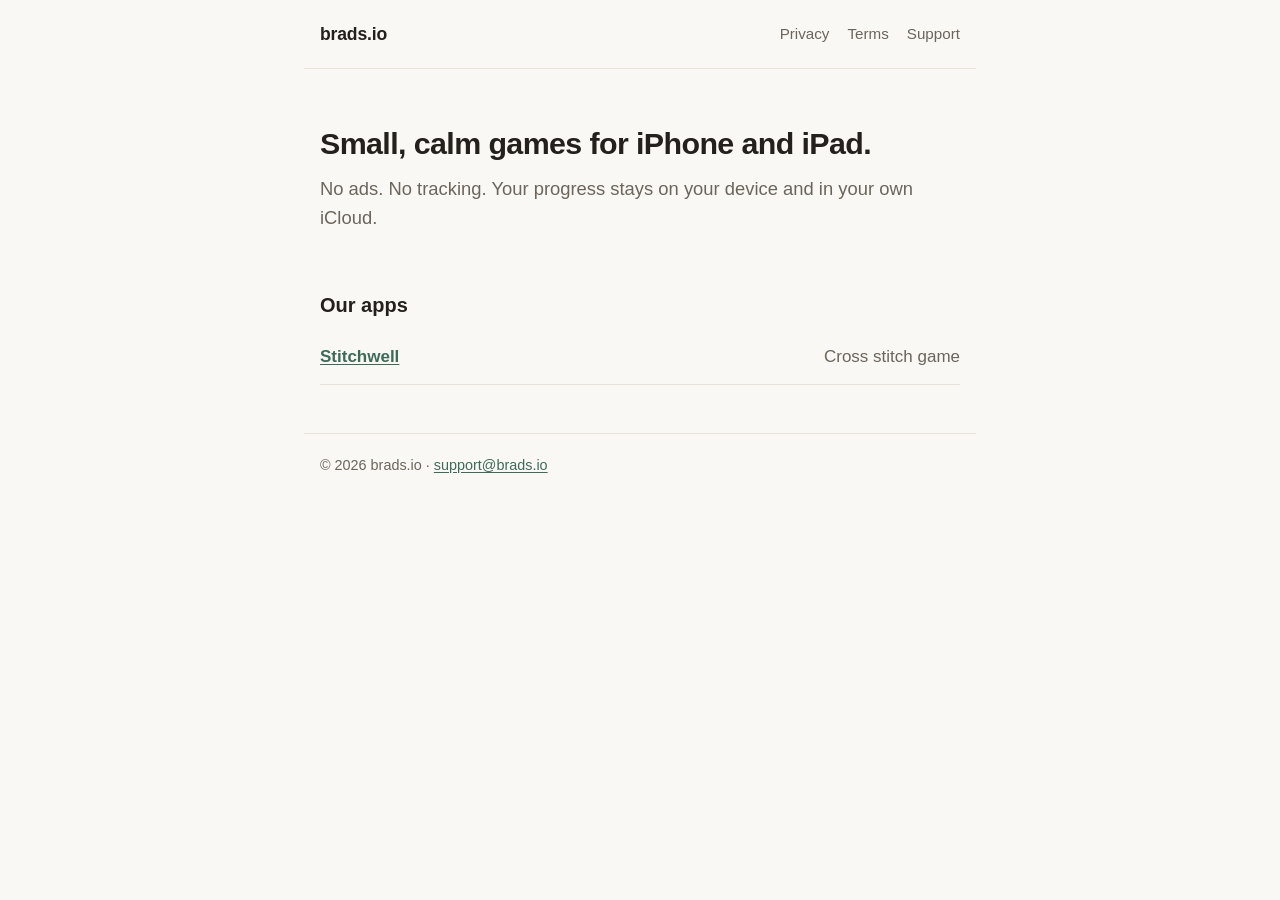
==== docs/index.html @ 9a8c1a05 "brads.io site: privacy, terms, support Co-Authored-By: Claude Opus 5.5 <noreply@anthropic.com>" ====
<!doctype html>
<html lang="en">
<head>
<meta charset="utf-8">
<meta name="viewport" content="width=device-width, initial-scale=1">
<title>brads.io</title>
<meta name="description" content="brads.io: small, calm games for iPhone and iPad.">
<link rel="stylesheet" href="style.css">
</head>
<body>
<header class="site">
  <a class="brand" href="">brads.io</a>
  <nav><a href="privacy/">Privacy</a><a href="terms/">Terms</a><a href="support/">Support</a></nav>
</header>
<main>

<section class="hero">
  <h1>Small, calm games for iPhone and iPad.</h1>
  <p class="lead">No ads. No tracking. Your progress stays on your device and in your own iCloud.</p>
</section>
<section>
  <h2>Our apps</h2>
  <ul class="apps"><li><a href="privacy/stitchwell/"><strong>Stitchwell</strong></a><span>Cross stitch game</span></li></ul>
</section>

</main>
<footer class="site">
  <p>&copy; 2026 brads.io &middot; <a href="mailto:support@brads.io">support@brads.io</a></p>
</footer>
</body>
</html>
---- docs/style.css ----
:root {
  --bg: #faf8f4;
  --surface: #ffffff;
  --text: #24211c;
  --muted: #6b655c;
  --line: #e7e2d9;
  --accent: #3d6b5a;
  --callout: #eef4f0;
  --max: 42rem;
}
@media (prefers-color-scheme: dark) {
  :root {
    --bg: #171614;
    --surface: #201e1b;
    --text: #ece8e1;
    --muted: #a39c91;
    --line: #34312c;
    --accent: #8cc2ad;
    --callout: #1f2a25;
  }
}
* { box-sizing: border-box; }
html { -webkit-text-size-adjust: 100%; }
body {
  margin: 0;
  background: var(--bg);
  color: var(--text);
  font: 17px/1.6 -apple-system, BlinkMacSystemFont, "SF Pro Text", "Segoe UI", Roboto, sans-serif;
}
a { color: var(--accent); text-underline-offset: 2px; }
header.site, main, footer.site { max-width: var(--max); margin: 0 auto; padding: 0 16px; }
header.site {
  display: flex; align-items: center; justify-content: space-between; flex-wrap: wrap; gap: 8px;
  padding-top: 20px; padding-bottom: 20px; border-bottom: 1px solid var(--line);
}
.brand { font-weight: 700; font-size: 1.1rem; color: var(--text); text-decoration: none; letter-spacing: -0.01em; }
nav { display: flex; gap: 18px; }
nav a { color: var(--muted); text-decoration: none; font-size: 0.95rem; }
nav a:hover { color: var(--text); }
main { padding-top: 32px; padding-bottom: 48px; }
h1 { font-size: 1.9rem; line-height: 1.2; letter-spacing: -0.02em; margin: 0 0 12px; }
h2 { font-size: 1.25rem; margin: 36px 0 8px; }
h3 { font-size: 1.02rem; margin: 22px 0 4px; }
p { margin: 0 0 12px; }
.lead { font-size: 1.15rem; color: var(--muted); }
.hero { padding: 24px 0 8px; }
.meta { color: var(--muted); font-size: 0.9rem; }
.callout { background: var(--callout); border-radius: 12px; padding: 16px 18px; margin: 20px 0; }
.callout p { margin: 0; }
ul.apps { list-style: none; padding: 0; margin: 0; }
ul.apps li {
  display: flex; flex-wrap: wrap; justify-content: space-between; gap: 4px 16px;
  padding: 14px 0; border-bottom: 1px solid var(--line);
}
ul.apps span { color: var(--muted); }
footer.site { border-top: 1px solid var(--line); padding-top: 20px; padding-bottom: 40px; color: var(--muted); font-size: 0.9rem; }
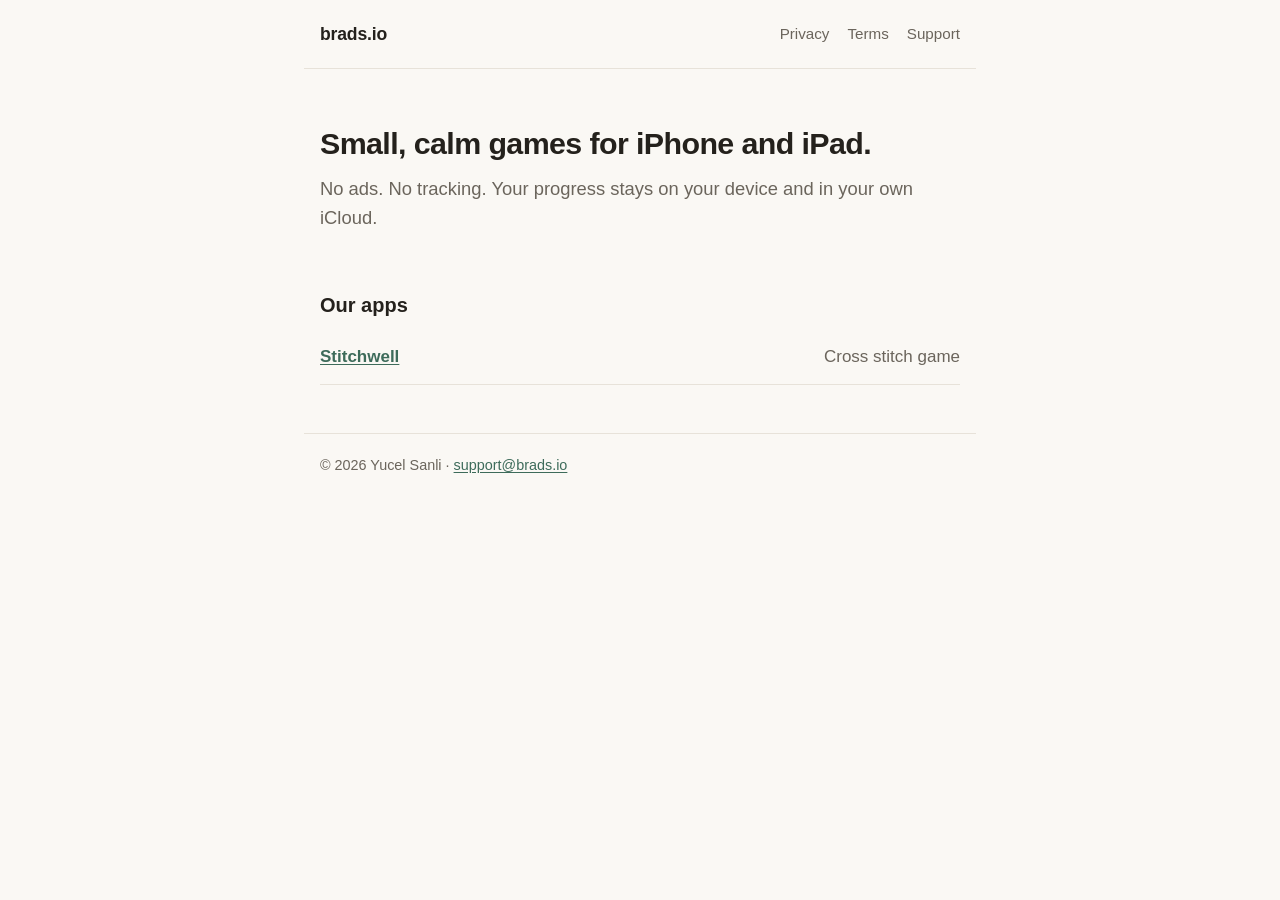
==== commit 93e2de3b: "Set publisher to Yucel Sanli Co-Authored-By: Claude Opus 5.5 <noreply@anthropic.com>" ====
--- a/docs/index.html
+++ b/docs/index.html
@@ -25,7 +25,7 @@
 
 </main>
 <footer class="site">
-  <p>&copy; 2026 brads.io &middot; <a href="mailto:support@brads.io">support@brads.io</a></p>
+  <p>&copy; 2026 Yucel Sanli &middot; <a href="mailto:support@brads.io">support@brads.io</a></p>
 </footer>
 </body>
 </html>
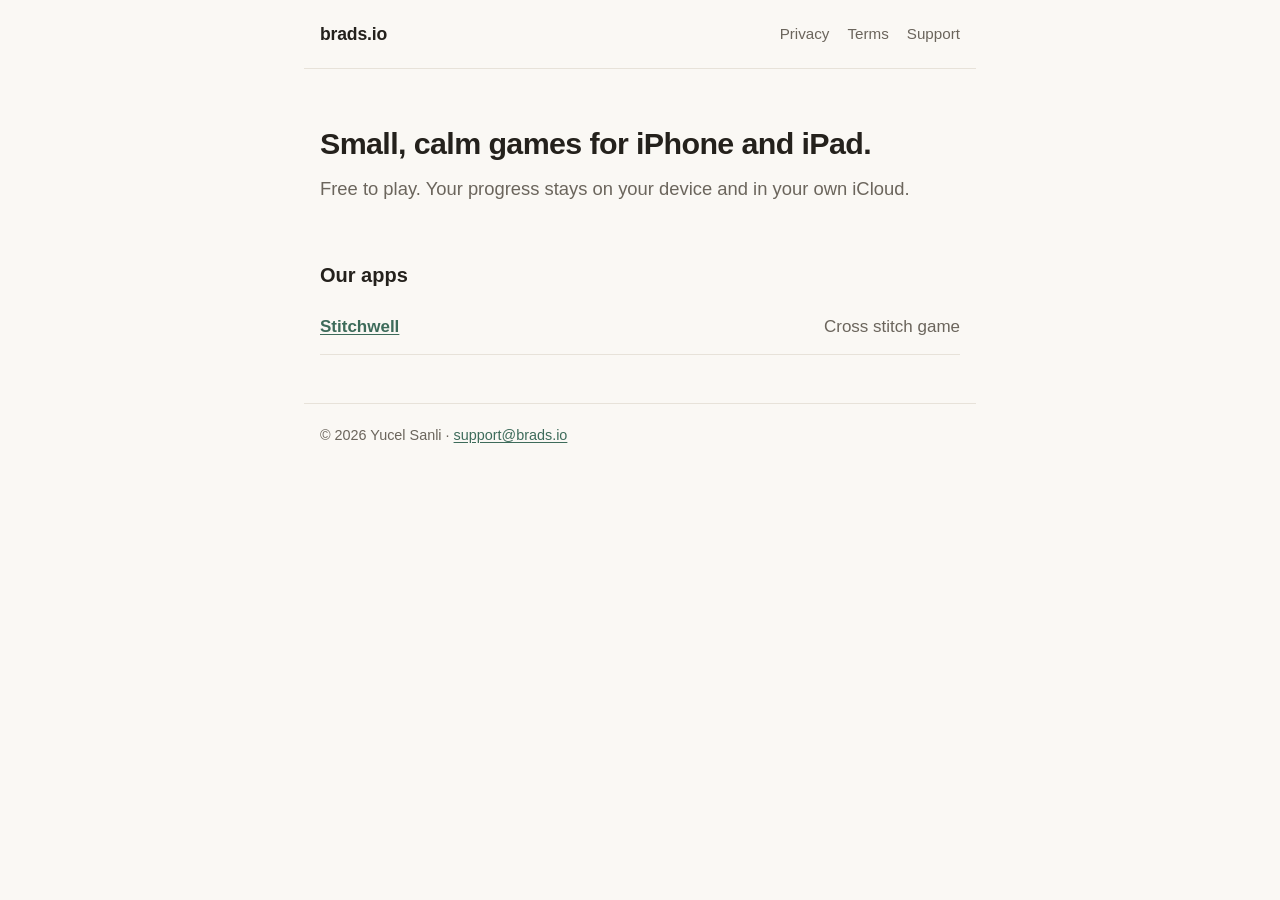
==== commit 12e2cbdd: "Monthly subscription only, ads via AppLovin MAX, io.brads prefix Owner updates U4, U6, U8: no Lifeti" ====
--- a/docs/index.html
+++ b/docs/index.html
@@ -16,7 +16,7 @@
 
 <section class="hero">
   <h1>Small, calm games for iPhone and iPad.</h1>
-  <p class="lead">No ads. No tracking. Your progress stays on your device and in your own iCloud.</p>
+  <p class="lead">Free to play. Your progress stays on your device and in your own iCloud.</p>
 </section>
 <section>
   <h2>Our apps</h2>
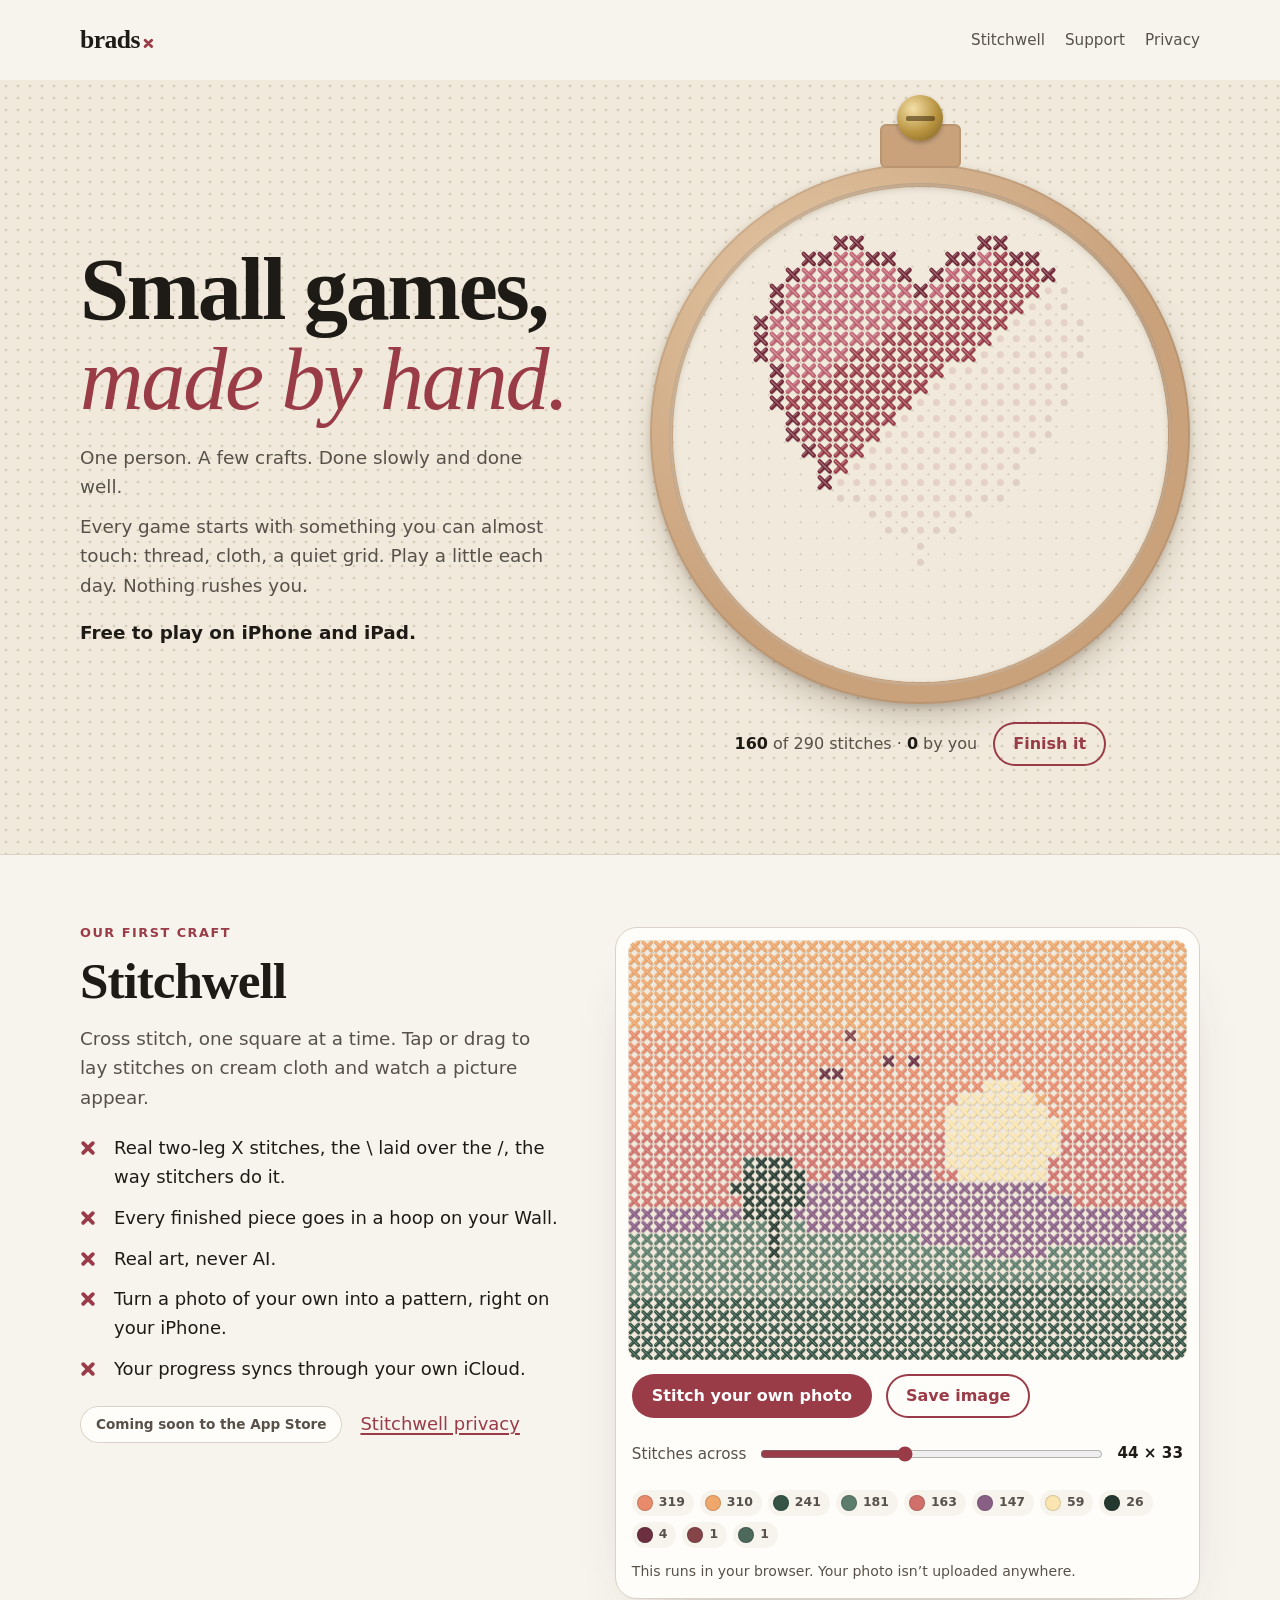
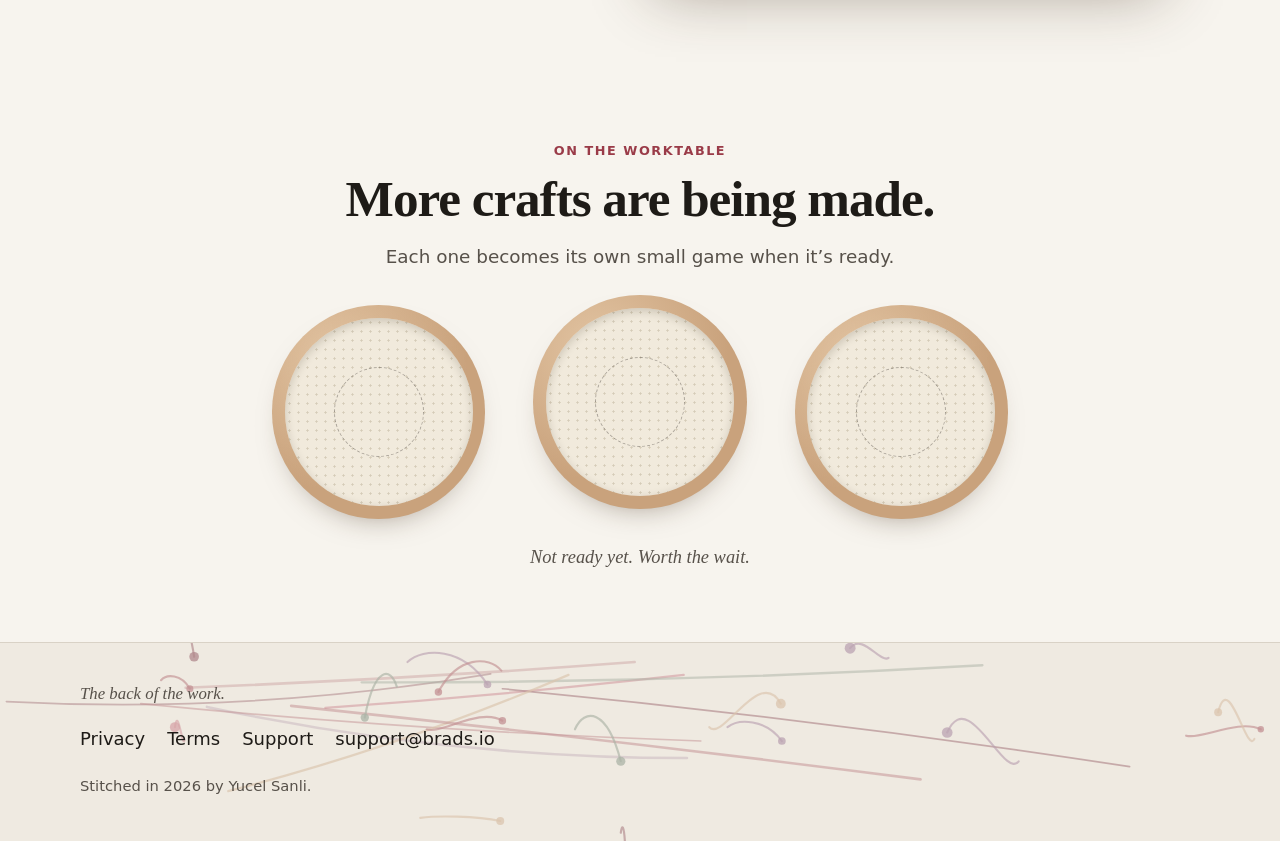
==== commit de3fc27d: "Redesign brads.io: a living embroidery hoop, photo-to-stitch studio, back-of-the-work footer Home pa" ====
--- a/docs/index.html
+++ b/docs/index.html
@@ -2,30 +2,96 @@
 <html lang="en">
 <head>
 <meta charset="utf-8">
-<meta name="viewport" content="width=device-width, initial-scale=1">
-<title>brads.io</title>
-<meta name="description" content="brads.io: small, calm games for iPhone and iPad.">
+<meta name="viewport" content="width=device-width, initial-scale=1, viewport-fit=cover">
+<title>brads.io · small games, made by hand</title>
+<meta name="description" content="Small, calm games for iPhone and iPad, made by hand by one person.">
+<meta property="og:title" content="brads.io · small games, made by hand">
+<meta property="og:description" content="Small, calm games for iPhone and iPad, made by hand by one person.">
+<meta property="og:type" content="website">
+<meta name="theme-color" content="#f1eadc" media="(prefers-color-scheme: light)">
+<meta name="theme-color" content="#2b2a28" media="(prefers-color-scheme: dark)">
+<link rel="icon" href="data:image/svg+xml,%3Csvg xmlns='http://www.w3.org/2000/svg' viewBox='0 0 32 32'%3E%3Crect width='32' height='32' rx='8' fill='%23f1eadc'/%3E%3Cpath d='M9 23 23 9M9 9l14 14' stroke='%239a3b48' stroke-width='5' stroke-linecap='round'/%3E%3C/svg%3E">
 <link rel="stylesheet" href="style.css">
+<script>document.documentElement.classList.add("js")</script>
 </head>
-<body>
-<header class="site">
-  <a class="brand" href="">brads.io</a>
-  <nav><a href="privacy/">Privacy</a><a href="terms/">Terms</a><a href="support/">Support</a></nav>
+<body class="home-page">
+<header class="site-head">
+  <a class="wordmark" href="./" aria-label="brads.io home">brads<svg viewBox="0 0 10 10" aria-hidden="true"><path d="M2 8 8 2M2 2l6 6" stroke="currentColor" stroke-width="2.6" stroke-linecap="round" fill="none"/></svg></a>
+  <nav aria-label="Main"><a href="#stitchwell">Stitchwell</a><a href="support/">Support</a><a href="privacy/">Privacy</a></nav>
 </header>
 <main>
 
-<section class="hero">
-  <h1>Small, calm games for iPhone and iPad.</h1>
-  <p class="lead">Free to play. Your progress stays on your device and in your own iCloud.</p>
+<section class="hero" aria-labelledby="hero-title">
+  <div class="hero-inner">
+    <div class="hero-copy">
+      <h1 id="hero-title">Small games, <em>made by hand.</em></h1>
+      <p>One person. A few crafts. Done slowly and done well.</p>
+      <p>Every game starts with something you can almost touch: thread, cloth, a quiet grid. Play a little each day. Nothing rushes you.</p>
+      <p class="free">Free to play on iPhone and iPad.</p>
+    </div>
+    <div class="hoop-wrap" data-hoop>
+      <div class="screw-tab" aria-hidden="true"></div><div class="screw" aria-hidden="true"></div>
+      <div class="hoop"><div class="cloth">
+        <canvas role="img" aria-label="A cross-stitched heart in an embroidery hoop. Move across it to add stitches."></canvas>
+        <div class="sheen" aria-hidden="true"></div>
+      </div></div>
+      <p class="hint" aria-hidden="true"></p>
+      <div class="hoop-bar no-js-hide">
+        <p class="hoop-status"><b data-count>0</b> of <span data-total>0</span> stitches &middot; <b data-mine>0</b> by you</p>
+        <p class="done-line" role="status">Finished.</p>
+        <button class="btn quiet" id="finish" type="button">Finish it</button>
+        <button class="btn quiet" id="again" type="button">Stitch again</button>
+      </div>
+    </div>
+  </div>
 </section>
-<section>
-  <h2>Our apps</h2>
-  <ul class="apps"><li><a href="privacy/stitchwell/"><strong>Stitchwell</strong></a><span>Cross stitch game</span></li></ul>
+
+<section class="section" id="stitchwell" aria-labelledby="sw-title">
+  <div class="app">
+    <div>
+      <p class="eyebrow">Our first craft</p>
+      <h2 id="sw-title">Stitchwell</h2>
+      <p class="lede">Cross stitch, one square at a time. Tap or drag to lay stitches on cream cloth and watch a picture appear.</p>
+      <ul class="facts"><li><svg viewBox="0 0 10 10" aria-hidden="true"><path d="M2 8 8 2M2 2l6 6" stroke="currentColor" stroke-width="2.4" stroke-linecap="round" fill="none"/></svg><span>Real two-leg X stitches, the \ laid over the /, the way stitchers do it.</span></li><li><svg viewBox="0 0 10 10" aria-hidden="true"><path d="M2 8 8 2M2 2l6 6" stroke="currentColor" stroke-width="2.4" stroke-linecap="round" fill="none"/></svg><span>Every finished piece goes in a hoop on your Wall.</span></li><li><svg viewBox="0 0 10 10" aria-hidden="true"><path d="M2 8 8 2M2 2l6 6" stroke="currentColor" stroke-width="2.4" stroke-linecap="round" fill="none"/></svg><span>Real art, never AI.</span></li><li><svg viewBox="0 0 10 10" aria-hidden="true"><path d="M2 8 8 2M2 2l6 6" stroke="currentColor" stroke-width="2.4" stroke-linecap="round" fill="none"/></svg><span>Turn a photo of your own into a pattern, right on your iPhone.</span></li><li><svg viewBox="0 0 10 10" aria-hidden="true"><path d="M2 8 8 2M2 2l6 6" stroke="currentColor" stroke-width="2.4" stroke-linecap="round" fill="none"/></svg><span>Your progress syncs through your own iCloud.</span></li></ul>
+      <div class="app-links"><span class="status-pill">Coming soon to the App Store</span><a href="privacy/stitchwell/">Stitchwell privacy</a></div>
+    </div>
+    <div class="studio needs-js" data-studio>
+      <div class="studio-frame">
+        <canvas role="img" aria-label="The picture, stitched as a cross-stitch pattern"></canvas>
+        <div class="drop" aria-hidden="true">Drop a photo to stitch it</div>
+      </div>
+      <div class="studio-controls">
+        <div class="studio-row">
+          <label class="btn file-btn">Stitch your own photo<input type="file" accept="image/*"></label>
+          <button class="btn quiet" type="button" data-save>Save image</button>
+        </div>
+        <label class="range">Stitches across <input type="range" min="24" max="72" step="4" value="44"><output>44 × 33</output></label>
+        <ul class="swatches" aria-label="Floss colours in this pattern"></ul>
+        <p class="fine">This runs in your browser. Your photo isn’t uploaded anywhere.</p>
+      </div>
+    </div>
+  </div>
+</section>
+
+<div class="seam-wrap"><div class="seam sew" role="presentation"></div></div>
+
+<section class="section center" aria-labelledby="wt-title">
+  <p class="eyebrow">On the worktable</p>
+  <h2 id="wt-title">More crafts are being made.</h2>
+  <p class="lede">Each one becomes its own small game when it’s ready.</p>
+  <div class="table" aria-hidden="true"><div class="mini-hoop"><span></span></div><div class="mini-hoop"><span></span></div><div class="mini-hoop"><span></span></div></div>
+  <p class="table-note">Not ready yet. Worth the wait.</p>
 </section>
 
 </main>
-<footer class="site">
-  <p>&copy; 2026 Yucel Sanli &middot; <a href="mailto:support@brads.io">support@brads.io</a></p>
+<footer class="back">
+  <svg class="back-art" viewBox="0 0 1200 220" preserveAspectRatio="xMidYMid slice" aria-hidden="true" focusable="false"><path d="M305 78Q473 66 641 47" stroke="#c06272" stroke-width="2.1" fill="none" stroke-linecap="round" opacity="0.67"/><path d="M174 59Q384 51 595 35" stroke="#9a3b48" stroke-width="2.4" fill="none" stroke-linecap="round" opacity="0.39"/><path d="M471 60Q765 88 1059 133" stroke="#74293a" stroke-width="1.6" fill="none" stroke-linecap="round" opacity="0.65"/><path d="M6 72Q233 84 460 46" stroke="#74293a" stroke-width="1.6" fill="none" stroke-linecap="round" opacity="0.55"/><path d="M339 54Q630 55 921 38" stroke="#6a7f6e" stroke-width="2.2" fill="none" stroke-linecap="round" opacity="0.50"/><path d="M194 77Q419 125 644 125" stroke="#8a5f86" stroke-width="2.4" fill="none" stroke-linecap="round" opacity="0.38"/><path d="M132 74Q395 100 657 109" stroke="#9a3b48" stroke-width="1.6" fill="none" stroke-linecap="round" opacity="0.50"/><path d="M214 156Q374 115 533 47" stroke="#c9a27c" stroke-width="2.1" fill="none" stroke-linecap="round" opacity="0.66"/><path d="M273 76Q568 107 863 145" stroke="#9a3b48" stroke-width="2.5" fill="none" stroke-linecap="round" opacity="0.52"/><path d="M797 22c11 -15 29 15 36 9" stroke="#8a5f86" stroke-width="2" fill="none" stroke-linecap="round" opacity="0.65"/><circle cx="797" cy="22" r="5.1" fill="#8a5f86" opacity="0.75"/><path d="M342 87c9 -48 24 -48 30 -29" stroke="#6a7f6e" stroke-width="2" fill="none" stroke-linecap="round" opacity="0.65"/><circle cx="342" cy="87" r="3.9" fill="#6a7f6e" opacity="0.75"/><path d="M733 109c-15 -21 -41 -21 -51 -13" stroke="#8a5f86" stroke-width="2" fill="none" stroke-linecap="round" opacity="0.65"/><circle cx="733" cy="109" r="3.6" fill="#8a5f86" opacity="0.75"/><path d="M469 184c-23 -5 -60 -5 -75 -3" stroke="#c9a27c" stroke-width="2" fill="none" stroke-linecap="round" opacity="0.65"/><circle cx="469" cy="184" r="3.7" fill="#c9a27c" opacity="0.75"/><path d="M164 96c3 -21 7 21 9 12" stroke="#c06272" stroke-width="2" fill="none" stroke-linecap="round" opacity="0.65"/><circle cx="164" cy="96" r="4.7" fill="#c06272" opacity="0.75"/><path d="M457 56c-23 -35 -60 -35 -75 -21" stroke="#8a5f86" stroke-width="2" fill="none" stroke-linecap="round" opacity="0.65"/><circle cx="457" cy="56" r="3.6" fill="#8a5f86" opacity="0.75"/><path d="M582 128c-13 -50 -34 -50 -43 -30" stroke="#6a7f6e" stroke-width="2" fill="none" stroke-linecap="round" opacity="0.65"/><circle cx="582" cy="128" r="4.3" fill="#6a7f6e" opacity="0.75"/><path d="M732 74c-20 -36 -54 36 -67 22" stroke="#c9a27c" stroke-width="2" fill="none" stroke-linecap="round" opacity="0.65"/><circle cx="732" cy="74" r="4.6" fill="#c9a27c" opacity="0.75"/><path d="M888 101c20 -45 53 45 67 27" stroke="#8a5f86" stroke-width="2" fill="none" stroke-linecap="round" opacity="0.65"/><circle cx="888" cy="101" r="5.0" fill="#8a5f86" opacity="0.75"/><path d="M471 90c-21 -13 -57 13 -71 8" stroke="#9a3b48" stroke-width="2" fill="none" stroke-linecap="round" opacity="0.65"/><circle cx="471" cy="90" r="3.5" fill="#9a3b48" opacity="0.75"/><path d="M1182 98c-21 -10 -56 10 -70 6" stroke="#9a3b48" stroke-width="2" fill="none" stroke-linecap="round" opacity="0.65"/><circle cx="1182" cy="98" r="3.0" fill="#9a3b48" opacity="0.75"/><path d="M182 30c-7 -47 -20 -47 -25 -28" stroke="#74293a" stroke-width="2" fill="none" stroke-linecap="round" opacity="0.65"/><circle cx="182" cy="30" r="4.5" fill="#74293a" opacity="0.75"/><path d="M178 60c-8 -14 -22 -14 -27 -8" stroke="#9a3b48" stroke-width="2" fill="none" stroke-linecap="round" opacity="0.65"/><circle cx="178" cy="60" r="3.3" fill="#9a3b48" opacity="0.75"/><path d="M586 206c-1 -19 -3 -19 -4 -11" stroke="#74293a" stroke-width="2" fill="none" stroke-linecap="round" opacity="0.65"/><circle cx="586" cy="206" r="3.3" fill="#74293a" opacity="0.75"/><path d="M411 63c18 -34 47 -34 59 -20" stroke="#9a3b48" stroke-width="2" fill="none" stroke-linecap="round" opacity="0.65"/><circle cx="411" cy="63" r="3.5" fill="#9a3b48" opacity="0.75"/><path d="M1142 82c10 -41 27 41 34 25" stroke="#c9a27c" stroke-width="2" fill="none" stroke-linecap="round" opacity="0.65"/><circle cx="1142" cy="82" r="3.7" fill="#c9a27c" opacity="0.75"/></svg>
+  <div class="back-inner">
+    <p class="back-label">The back of the work.</p>
+    <nav aria-label="Footer"><a href="privacy/">Privacy</a><a href="terms/">Terms</a><a href="support/">Support</a><a href="mailto:support@brads.io">support@brads.io</a></nav>
+    <p class="sign">Stitched in 2026 by Yucel Sanli.</p>
+  </div>
 </footer>
+<script src="home.js" defer></script>
 </body>
 </html>
--- a/docs/style.css
+++ b/docs/style.css
@@ -1,56 +1,304 @@
+/* brads.io — "made by hand". Paper & ink everywhere; the hoop on the home page is the only thing that shines. */
 :root {
-  --bg: #faf8f4;
-  --surface: #ffffff;
-  --text: #24211c;
-  --muted: #6b655c;
-  --line: #e7e2d9;
-  --accent: #3d6b5a;
-  --callout: #eef4f0;
-  --max: 42rem;
+  --page: #f7f4ee;
+  --surface: #fffdf9;
+  --linen: #f1eadc;
+  --holes: #d5cbb8;
+  --ink: #1e1b17;
+  --ink-2: #57514a;
+  --thread: #9a3b48;
+  --on-thread: #ffffff;
+  --wood: #c9a27c;
+  --wood-hi: #e2c4a2;
+  --brass: #b8933f;
+  --rule: #d9d2c6;
+  --back: #efeae1;
+  --serif: ui-serif, "New York", "Iowan Old Style", "Palatino Linotype", Palatino, Georgia, serif;
+  --sans: -apple-system, BlinkMacSystemFont, system-ui, "Segoe UI", Roboto, sans-serif;
+  --round: ui-rounded, "SF Pro Rounded", system-ui, sans-serif;
+  --calm-out: cubic-bezier(0.2, 0, 0, 1);
+  --calm-inout: cubic-bezier(0.4, 0, 0.2, 1);
+  --doc: 40rem;
+  --wide: 72rem;
+  color-scheme: light dark;
 }
 @media (prefers-color-scheme: dark) {
   :root {
-    --bg: #171614;
-    --surface: #201e1b;
-    --text: #ece8e1;
-    --muted: #a39c91;
-    --line: #34312c;
-    --accent: #8cc2ad;
-    --callout: #1f2a25;
+    --page: #151311;
+    --surface: #201d1a;
+    --linen: #2b2a28;
+    --holes: #3a3835;
+    --ink: #f3efe8;
+    --ink-2: #bdb5aa;
+    --thread: #efa2ac;
+    --on-thread: #151311;
+    --wood: #a6845f;
+    --wood-hi: #c4a07a;
+    --brass: #a8873c;
+    --rule: #3b3632;
+    --back: #0f0d0c;
   }
 }
+
 * { box-sizing: border-box; }
 html { -webkit-text-size-adjust: 100%; }
 body {
   margin: 0;
-  background: var(--bg);
-  color: var(--text);
-  font: 17px/1.6 -apple-system, BlinkMacSystemFont, "SF Pro Text", "Segoe UI", Roboto, sans-serif;
-}
-a { color: var(--accent); text-underline-offset: 2px; }
-header.site, main, footer.site { max-width: var(--max); margin: 0 auto; padding: 0 16px; }
-header.site {
-  display: flex; align-items: center; justify-content: space-between; flex-wrap: wrap; gap: 8px;
-  padding-top: 20px; padding-bottom: 20px; border-bottom: 1px solid var(--line);
-}
-.brand { font-weight: 700; font-size: 1.1rem; color: var(--text); text-decoration: none; letter-spacing: -0.01em; }
-nav { display: flex; gap: 18px; }
-nav a { color: var(--muted); text-decoration: none; font-size: 0.95rem; }
-nav a:hover { color: var(--text); }
-main { padding-top: 32px; padding-bottom: 48px; }
-h1 { font-size: 1.9rem; line-height: 1.2; letter-spacing: -0.02em; margin: 0 0 12px; }
-h2 { font-size: 1.25rem; margin: 36px 0 8px; }
-h3 { font-size: 1.02rem; margin: 22px 0 4px; }
-p { margin: 0 0 12px; }
-.lead { font-size: 1.15rem; color: var(--muted); }
-.hero { padding: 24px 0 8px; }
-.meta { color: var(--muted); font-size: 0.9rem; }
-.callout { background: var(--callout); border-radius: 12px; padding: 16px 18px; margin: 20px 0; }
+  background: var(--page);
+  color: var(--ink);
+  font: 18px/1.6 var(--sans);
+  -webkit-font-smoothing: antialiased;
+}
+a { color: var(--thread); text-decoration-thickness: 2px; text-underline-offset: 3px; }
+a:hover { text-decoration-thickness: 3px; }
+:focus-visible { outline: 3px solid var(--thread); outline-offset: 3px; border-radius: 4px; }
+
+/* ---------- header ---------- */
+.site-head {
+  max-width: var(--wide); margin: 0 auto; padding: 18px 16px;
+  display: flex; align-items: center; justify-content: space-between; gap: 12px; flex-wrap: wrap;
+}
+.wordmark {
+  font: 600 1.6rem/1 var(--serif); letter-spacing: -0.02em; color: var(--ink); text-decoration: none;
+  display: inline-flex; align-items: baseline; gap: 3px;
+}
+.wordmark svg { width: 0.42em; height: 0.42em; color: var(--thread); }
+.site-head nav { display: flex; gap: 4px 20px; flex-wrap: wrap; }
+.site-head nav a { color: var(--ink-2); text-decoration: none; font-size: 0.95rem; padding: 10px 0; }
+.site-head nav a:hover { color: var(--ink); }
+
+/* running stitch: a dashed thread line; on the home page JS sews it in as it scrolls into view */
+.seam {
+  height: 2px; border: 0; margin: 0;
+  background: linear-gradient(90deg, var(--thread) 0 10px, transparent 10px 16px) 0 0 / 16px 2px repeat-x;
+  opacity: 0.85;
+}
+.js .seam.sew { clip-path: inset(0 100% 0 0); transition: clip-path 1.4s var(--calm-inout); }
+.js .seam.sew.sewn { clip-path: inset(0 0 0 0); }
+
+/* ---------- documents (privacy, terms, support): plain, calm, no motion ---------- */
+body.doc-page { border-top: 6px solid var(--linen); }
+main.doc { max-width: var(--doc); margin: 0 auto; padding: 24px 16px 56px; }
+main.doc h1 { font: 600 2.4rem/1.1 var(--serif); letter-spacing: -0.02em; margin: 12px 0 10px; }
+main.doc h2 { font: 600 1.5rem/1.25 var(--serif); letter-spacing: -0.01em; margin: 40px 0 8px; }
+main.doc h3 { font-size: 1.05rem; margin: 24px 0 4px; }
+main.doc p, main.doc li { line-height: 1.65; }
+main.doc p { margin: 0 0 12px; }
+main.doc ul { padding-left: 1.2em; }
+.meta { color: var(--ink-2); font-size: 0.95rem; }
+.callout {
+  background: var(--surface); border: 1px solid var(--rule); border-left: 4px solid var(--thread);
+  border-radius: 10px; padding: 16px 18px; margin: 22px 0;
+}
 .callout p { margin: 0; }
-ul.apps { list-style: none; padding: 0; margin: 0; }
-ul.apps li {
-  display: flex; flex-wrap: wrap; justify-content: space-between; gap: 4px 16px;
-  padding: 14px 0; border-bottom: 1px solid var(--line);
-}
-ul.apps span { color: var(--muted); }
-footer.site { border-top: 1px solid var(--line); padding-top: 20px; padding-bottom: 40px; color: var(--muted); font-size: 0.9rem; }
+
+/* ---------- footer: the back of the work ---------- */
+.back {
+  position: relative; overflow: hidden; background: var(--back); color: var(--ink-2);
+  border-top: 1px solid var(--rule);
+}
+.back-art { position: absolute; inset: 0; width: 100%; height: 100%; pointer-events: none; opacity: 0.5; }
+.back-inner { position: relative; max-width: var(--wide); margin: 0 auto; padding: 40px 16px 44px; display: grid; gap: 14px; }
+.back-label { font: italic 400 1.05rem/1.3 var(--serif); margin: 0; }
+.back nav { display: flex; gap: 6px 22px; flex-wrap: wrap; }
+.back nav a { color: var(--ink); text-decoration: none; padding: 6px 0; font-weight: 500; }
+.back nav a:hover { color: var(--thread); }
+.back .sign { margin: 0; font-size: 0.92rem; }
+.back .sign a { color: inherit; }
+.doc-page .back-art { opacity: 0.28; }
+
+/* ---------- home: hero with the living hoop ---------- */
+.hero {
+  position: relative; overflow: hidden;
+  background-color: var(--linen);
+  background-image: radial-gradient(circle, var(--holes) 1.2px, transparent 1.7px);
+  background-size: 12px 12px;
+  border-bottom: 1px solid var(--rule);
+}
+.hero-inner {
+  max-width: var(--wide); margin: 0 auto; padding: 20px 16px 40px;
+  display: grid; gap: 28px; align-items: center;
+}
+@media (min-width: 900px) {
+  .hero-inner { grid-template-columns: 1fr 1.05fr; padding: 32px 16px 64px; min-height: min(86svh, 820px); }
+}
+.hero-copy h1 {
+  font: 600 clamp(2.75rem, 7vw, 5.5rem)/1.02 var(--serif); letter-spacing: -0.025em; margin: 0 0 18px;
+  text-wrap: balance;
+}
+.hero-copy h1 em { font-style: italic; font-weight: 400; color: var(--thread); }
+.hero-copy p { font-size: 1.15rem; color: var(--ink-2); margin: 0 0 10px; max-width: 30rem; }
+.hero-copy .free { color: var(--ink); font-weight: 600; margin-top: 18px; }
+
+.hoop-wrap { position: relative; justify-self: center; width: min(540px, 88vw); padding-top: 5%; }
+.hoop {
+  position: relative; width: 100%; aspect-ratio: 1; border-radius: 50%; padding: 4.2%;
+  background: radial-gradient(circle at 30% 25%, var(--wood-hi), transparent 60%), var(--wood);
+  box-shadow:
+    inset 0 0 0 2px rgba(0,0,0,0.08),
+    0 18px 40px -18px rgba(60, 40, 20, 0.45),
+    0 2px 6px rgba(60, 40, 20, 0.18);
+}
+.hoop::after {
+  content: ""; position: absolute; inset: 3.4%; border-radius: 50%; pointer-events: none;
+  box-shadow: inset 0 0 0 3px rgba(255,255,255,0.18), inset 0 2px 8px rgba(40,25,10,0.35);
+}
+.screw-tab {
+  position: absolute; left: 50%; top: -2%; width: 15%; height: 7%; margin-left: -7.5%; z-index: 1;
+  border-radius: 6px; background: var(--wood); box-shadow: inset 0 0 0 2px rgba(0,0,0,0.08);
+}
+.screw {
+  position: absolute; left: 50%; top: -6.5%; width: 8.5%; aspect-ratio: 1; margin-left: -4.25%;
+  border-radius: 50%; z-index: 2;
+  background: radial-gradient(circle at 35% 30%, #f3dfa6, var(--brass) 55%, #7a5f22);
+  box-shadow: 0 2px 4px rgba(0,0,0,0.25);
+  transition: transform 700ms var(--calm-out);
+}
+.screw::before {
+  content: ""; position: absolute; left: 18%; right: 18%; top: 45%; height: 10%; border-radius: 2px;
+  background: rgba(60, 40, 10, 0.55);
+}
+.cloth {
+  position: relative; width: 100%; height: 100%; border-radius: 50%; overflow: hidden;
+  background: var(--linen);
+  box-shadow: inset 0 4px 14px rgba(40, 25, 10, 0.18);
+}
+.cloth canvas {
+  position: absolute; inset: 0; width: 100%; height: 100%;
+  touch-action: pan-y; -webkit-user-select: none; user-select: none; -webkit-touch-callout: none;
+  cursor: crosshair;
+}
+.cloth img { position: absolute; inset: 0; width: 100%; height: 100%; }
+.sheen {
+  position: absolute; inset: 0; border-radius: 50%; pointer-events: none; opacity: 0;
+  background: linear-gradient(115deg, transparent 35%, rgba(255,255,255,0.5) 50%, transparent 65%) -150% 0 / 250% 100% no-repeat;
+}
+.finished .sheen { animation: sheen 900ms var(--calm-inout) 150ms 1 both; }
+@keyframes sheen { from { opacity: 1; background-position: -150% 0; } to { opacity: 1; background-position: 150% 0; } }
+.finished .screw { transform: rotate(90deg); }
+.finished .hoop { animation: taut 420ms var(--calm-inout) 1; }
+@keyframes taut { 50% { transform: scale(1.01); } }
+
+.hoop-bar {
+  display: flex; align-items: center; justify-content: center; gap: 10px 16px; flex-wrap: wrap;
+  margin-top: 18px; min-height: 44px; text-align: center;
+}
+.hoop-status { font: 400 1rem/1.3 var(--round); color: var(--ink-2); font-variant-numeric: tabular-nums; margin: 0; }
+.hoop-status b { color: var(--ink); font-weight: 600; }
+.done-line { font: italic 400 1.6rem/1 var(--serif); color: var(--thread); margin: 0; display: none; }
+.finished .done-line { display: block; animation: fade 400ms var(--calm-out) both; }
+.finished .hoop-status, .finished #finish { display: none; }
+#again { display: none; }
+.finished #again { display: inline-flex; }
+@keyframes fade { from { opacity: 0; transform: translateY(4px); } }
+.no-js-hide { display: none; }
+.js .no-js-hide { display: flex; }
+
+.btn {
+  appearance: none; border: 0; cursor: pointer; font: 600 1rem/1 var(--sans);
+  min-height: 44px; padding: 0 20px; border-radius: 999px;
+  background: var(--thread); color: var(--on-thread);
+  display: inline-flex; align-items: center; justify-content: center; gap: 8px; text-decoration: none;
+}
+.btn:hover { filter: brightness(1.06); }
+.btn.quiet { background: transparent; color: var(--thread); box-shadow: inset 0 0 0 2px var(--thread); }
+.hint {
+  position: absolute; left: 50%; bottom: 16%; transform: translateX(-50%);
+  background: var(--surface); color: var(--ink); font-size: 0.9rem; padding: 8px 14px; border-radius: 999px;
+  box-shadow: 0 6px 18px -6px rgba(0,0,0,0.3); pointer-events: none; white-space: nowrap;
+  opacity: 0; transition: opacity 200ms var(--calm-out);
+}
+.hint.show { opacity: 1; }
+
+/* ---------- home sections ---------- */
+.section { max-width: var(--wide); margin: 0 auto; padding: 72px 16px; }
+.eyebrow { font: 600 0.8rem/1 var(--round); letter-spacing: 0.12em; text-transform: uppercase; color: var(--thread); margin: 0 0 14px; }
+.section h2 { font: 600 clamp(2rem, 4.5vw, 3.2rem)/1.05 var(--serif); letter-spacing: -0.02em; margin: 0 0 16px; text-wrap: balance; }
+.section .lede { font-size: 1.15rem; color: var(--ink-2); max-width: 34rem; margin: 0 0 18px; }
+
+.app { display: grid; gap: 36px; align-items: start; }
+@media (min-width: 900px) { .app { grid-template-columns: 0.9fr 1.1fr; gap: 56px; } }
+.facts { list-style: none; padding: 0; margin: 22px 0; display: grid; gap: 12px; }
+.facts li { display: grid; grid-template-columns: 22px 1fr; gap: 12px; align-items: start; }
+.facts svg { width: 16px; height: 16px; color: var(--thread); margin-top: 6px; }
+.status-pill {
+  display: inline-block; font: 600 0.85rem/1 var(--round); padding: 12px 16px; border-radius: 999px;
+  background: var(--surface); box-shadow: inset 0 0 0 1px var(--rule); color: var(--ink-2);
+}
+.app-links { display: flex; gap: 10px 18px; flex-wrap: wrap; align-items: center; margin-top: 8px; }
+
+/* photo → pattern */
+.studio {
+  background: var(--surface); border: 1px solid var(--rule); border-radius: 22px; padding: 12px;
+  box-shadow: 0 30px 60px -40px rgba(60, 40, 20, 0.45);
+}
+.studio-frame { position: relative; border-radius: 12px; overflow: hidden; background: #f1eadc; aspect-ratio: 4 / 3; }
+.studio-frame canvas { position: absolute; inset: 0; width: 100%; height: 100%; }
+.studio-frame .drop {
+  position: absolute; inset: 0; display: grid; place-items: center; text-align: center; padding: 20px;
+  background: color-mix(in srgb, var(--thread) 14%, transparent); color: var(--ink); font-weight: 600;
+  border: 3px dashed var(--thread); border-radius: 12px; opacity: 0; pointer-events: none; transition: opacity 150ms;
+}
+.studio-frame.over .drop { opacity: 1; }
+.studio-controls { display: grid; gap: 12px; padding: 14px 4px 4px; }
+.studio-row { display: flex; gap: 10px 14px; flex-wrap: wrap; align-items: center; }
+.studio label.range { display: flex; align-items: center; gap: 12px; flex: 1 1 220px; font-size: 0.95rem; color: var(--ink-2); }
+.studio input[type=range] { flex: 1; accent-color: var(--thread); min-height: 44px; }
+.studio output { font: 600 0.95rem/1 var(--round); color: var(--ink); font-variant-numeric: tabular-nums; min-width: 4.5ch; }
+.file-btn { position: relative; }
+.file-btn input { position: absolute; opacity: 0; width: 1px; height: 1px; }
+.file-btn:focus-within { outline: 3px solid var(--thread); outline-offset: 3px; }
+.swatches { display: flex; flex-wrap: wrap; gap: 6px; margin: 0; padding: 0; list-style: none; }
+.swatches li {
+  display: inline-flex; align-items: center; gap: 6px; font: 600 0.78rem/1 var(--round);
+  color: var(--ink-2); padding: 5px 9px 5px 5px; border-radius: 999px; background: var(--page);
+  font-variant-numeric: tabular-nums;
+}
+.swatches i { width: 16px; height: 16px; border-radius: 50%; box-shadow: inset 0 0 0 1px rgba(0,0,0,0.15); }
+.fine { font-size: 0.88rem; color: var(--ink-2); margin: 0; }
+
+/* the worktable: hoops waiting, deliberately blank */
+.table { display: grid; grid-template-columns: repeat(3, 1fr); gap: clamp(14px, 4vw, 48px); margin: 34px auto 0; max-width: 46rem; }
+.mini-hoop {
+  aspect-ratio: 1; border-radius: 50%; padding: 6%;
+  background: radial-gradient(circle at 30% 25%, var(--wood-hi), transparent 60%), var(--wood);
+  box-shadow: 0 14px 30px -18px rgba(60, 40, 20, 0.5);
+  transition: transform 500ms var(--calm-out);
+}
+.mini-hoop:nth-child(2) { transform: translateY(-10px); }
+.mini-hoop:hover { transform: rotate(-5deg) translateY(-6px); }
+.mini-hoop span {
+  display: block; width: 100%; height: 100%; border-radius: 50%; position: relative;
+  background-color: var(--linen);
+  background-image: radial-gradient(circle, var(--holes) 0.9px, transparent 1.3px);
+  background-size: 9px 9px;
+  box-shadow: inset 0 3px 10px rgba(40, 25, 10, 0.18);
+}
+.mini-hoop span::after {
+  content: ""; position: absolute; inset: 26%; border-radius: 50%;
+  border: 1.5px dashed color-mix(in srgb, var(--ink-2) 45%, transparent);
+}
+.center { text-align: center; }
+.center .lede { margin-left: auto; margin-right: auto; }
+.table-note { text-align: center; color: var(--ink-2); margin: 26px 0 0; font: italic 400 1.15rem/1.4 var(--serif); }
+
+/* 404 */
+.lost { max-width: var(--doc); margin: 0 auto; padding: 40px 16px 80px; text-align: center; }
+.lost svg { width: min(360px, 80vw); height: auto; color: var(--thread); }
+.lost h1 { font: 600 2.6rem/1.05 var(--serif); margin: 12px 0 10px; }
+.lost p { color: var(--ink-2); }
+
+@media (prefers-reduced-motion: reduce) {
+  *, *::before, *::after { animation: none !important; transition: none !important; }
+  .js .seam.sew { clip-path: none; }
+}
+@media print {
+  .site-head nav, .back-art, .hero, .btn { display: none !important; }
+  body { background: #fff; color: #000; border: 0; }
+  a { color: #000; }
+  .back { background: none; }
+}
+
+.seam-wrap { max-width: var(--wide); margin: 0 auto; padding: 0 16px; }
+.needs-js { display: none; }
+.js .needs-js { display: block; }
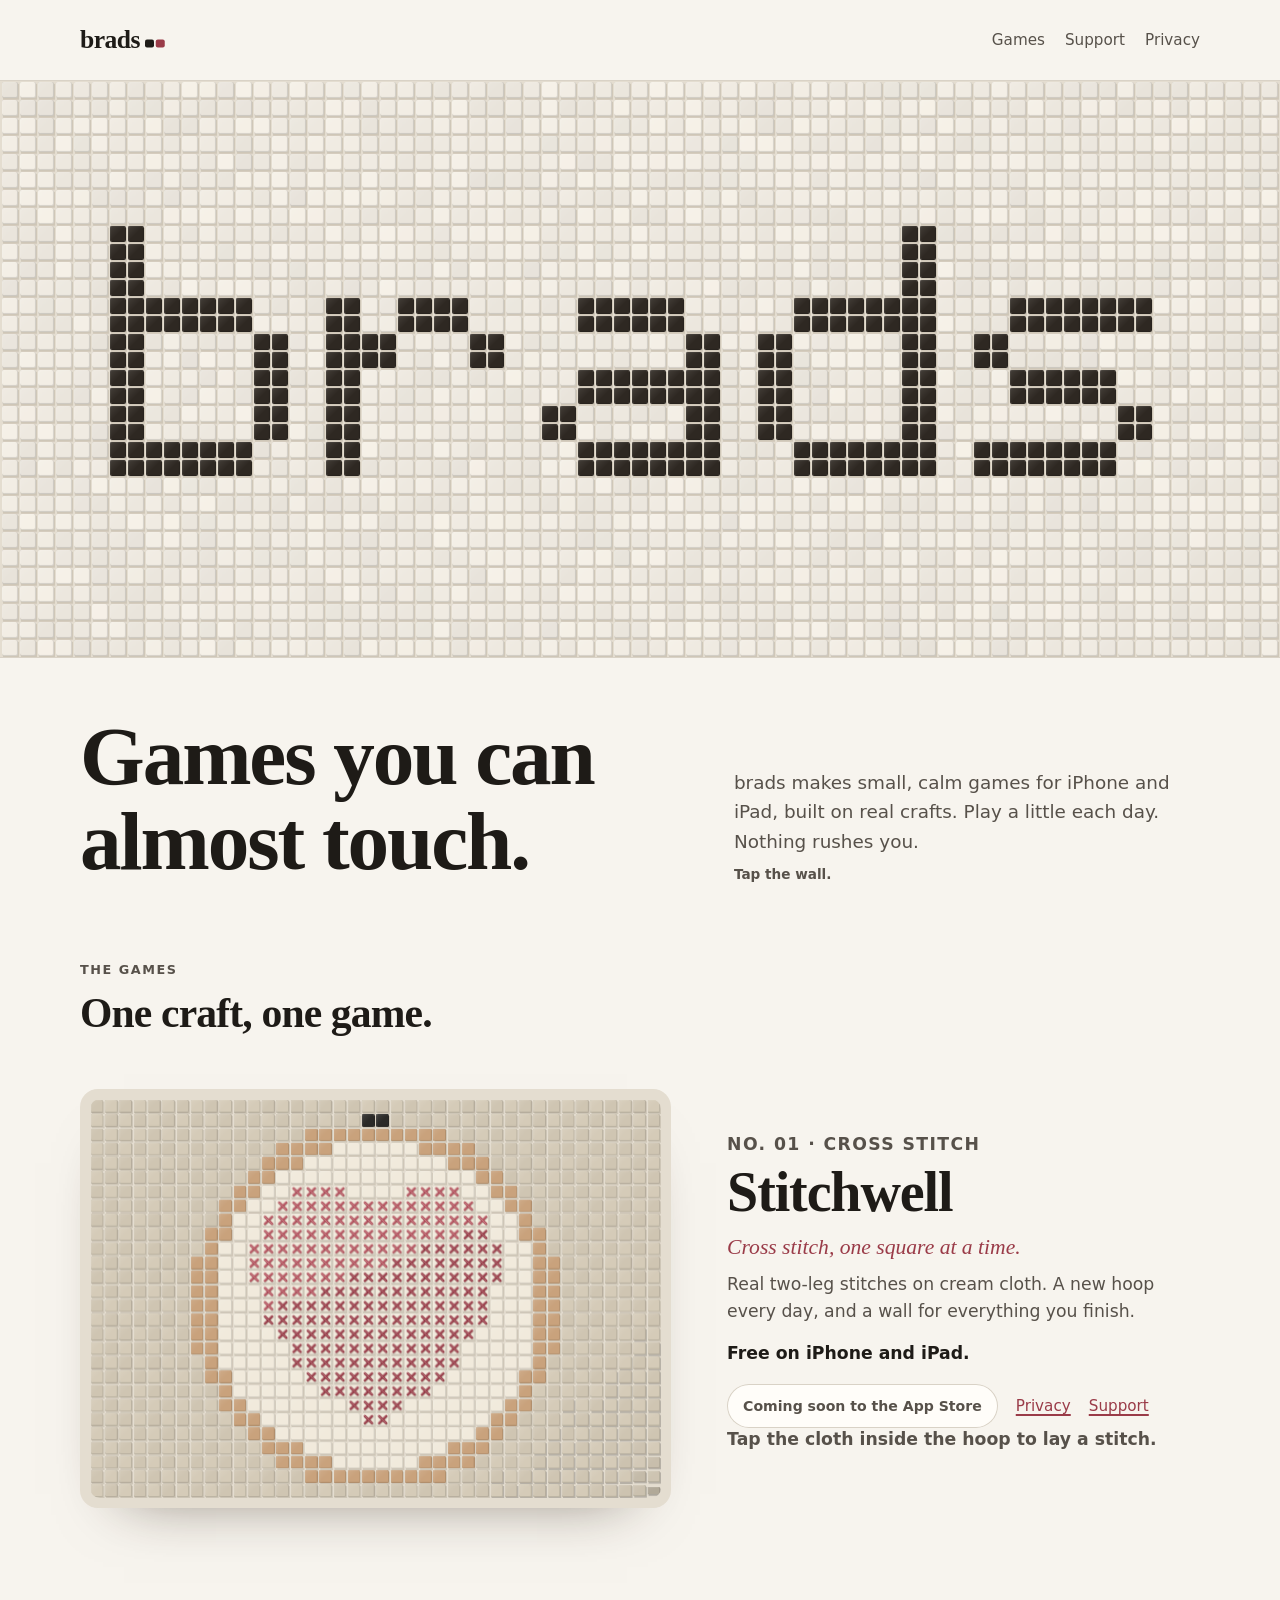
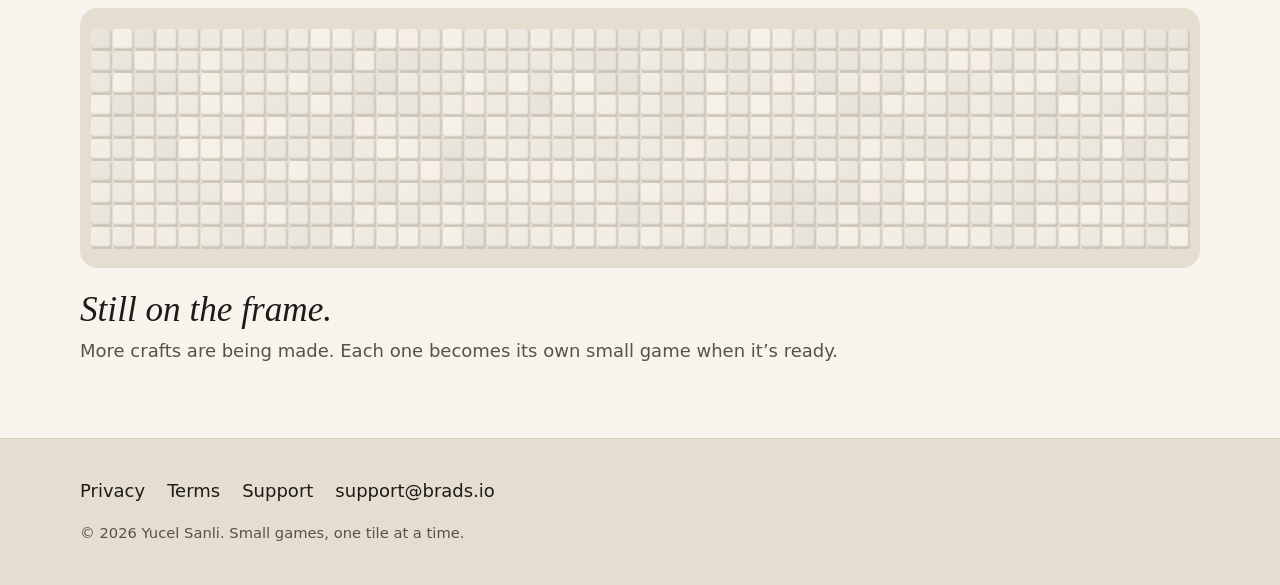
==== commit 2b030be4: "Redesign brads.io as a kinetic tile wall that scales to many games Home page is a wall of lacquered " ====
--- a/docs/index.html
+++ b/docs/index.html
@@ -3,95 +3,71 @@
 <head>
 <meta charset="utf-8">
 <meta name="viewport" content="width=device-width, initial-scale=1, viewport-fit=cover">
-<title>brads.io · small games, made by hand</title>
-<meta name="description" content="Small, calm games for iPhone and iPad, made by hand by one person.">
-<meta property="og:title" content="brads.io · small games, made by hand">
-<meta property="og:description" content="Small, calm games for iPhone and iPad, made by hand by one person.">
+<title>brads.io · games you can almost touch</title>
+<meta name="description" content="brads makes small, calm games for iPhone and iPad, built on real crafts.">
+<meta property="og:title" content="brads.io · games you can almost touch">
+<meta property="og:description" content="brads makes small, calm games for iPhone and iPad, built on real crafts.">
 <meta property="og:type" content="website">
-<meta name="theme-color" content="#f1eadc" media="(prefers-color-scheme: light)">
-<meta name="theme-color" content="#2b2a28" media="(prefers-color-scheme: dark)">
-<link rel="icon" href="data:image/svg+xml,%3Csvg xmlns='http://www.w3.org/2000/svg' viewBox='0 0 32 32'%3E%3Crect width='32' height='32' rx='8' fill='%23f1eadc'/%3E%3Cpath d='M9 23 23 9M9 9l14 14' stroke='%239a3b48' stroke-width='5' stroke-linecap='round'/%3E%3C/svg%3E">
+<meta name="theme-color" content="#f7f4ee" media="(prefers-color-scheme: light)">
+<meta name="theme-color" content="#151311" media="(prefers-color-scheme: dark)">
+<link rel="icon" href="data:image/svg+xml,%3Csvg xmlns='http://www.w3.org/2000/svg' viewBox='0 0 32 32'%3E%3Crect width='32' height='32' rx='7' fill='%23e4ddd0'/%3E%3Crect x='5' y='5' width='10' height='10' rx='2' fill='%232e2822'/%3E%3Crect x='17' y='5' width='10' height='10' rx='2' fill='%23efeae1'/%3E%3Crect x='5' y='17' width='10' height='10' rx='2' fill='%23efeae1'/%3E%3Crect x='17' y='17' width='10' height='10' rx='2' fill='%239a3b48'/%3E%3C/svg%3E">
 <link rel="stylesheet" href="style.css">
-<script>document.documentElement.classList.add("js")</script>
 </head>
 <body class="home-page">
 <header class="site-head">
-  <a class="wordmark" href="./" aria-label="brads.io home">brads<svg viewBox="0 0 10 10" aria-hidden="true"><path d="M2 8 8 2M2 2l6 6" stroke="currentColor" stroke-width="2.6" stroke-linecap="round" fill="none"/></svg></a>
-  <nav aria-label="Main"><a href="#stitchwell">Stitchwell</a><a href="support/">Support</a><a href="privacy/">Privacy</a></nav>
+  <a class="wordmark" href="./" aria-label="brads.io home">brads<i aria-hidden="true"></i></a>
+  <nav aria-label="Main"><a href="#games">Games</a><a href="support/">Support</a><a href="privacy/">Privacy</a></nav>
 </header>
 <main>
 
-<section class="hero" aria-labelledby="hero-title">
-  <div class="hero-inner">
-    <div class="hero-copy">
-      <h1 id="hero-title">Small games, <em>made by hand.</em></h1>
-      <p>One person. A few crafts. Done slowly and done well.</p>
-      <p>Every game starts with something you can almost touch: thread, cloth, a quiet grid. Play a little each day. Nothing rushes you.</p>
-      <p class="free">Free to play on iPhone and iPad.</p>
-    </div>
-    <div class="hoop-wrap" data-hoop>
-      <div class="screw-tab" aria-hidden="true"></div><div class="screw" aria-hidden="true"></div>
-      <div class="hoop"><div class="cloth">
-        <canvas role="img" aria-label="A cross-stitched heart in an embroidery hoop. Move across it to add stitches."></canvas>
-        <div class="sheen" aria-hidden="true"></div>
-      </div></div>
-      <p class="hint" aria-hidden="true"></p>
-      <div class="hoop-bar no-js-hide">
-        <p class="hoop-status"><b data-count>0</b> of <span data-total>0</span> stitches &middot; <b data-mine>0</b> by you</p>
-        <p class="done-line" role="status">Finished.</p>
-        <button class="btn quiet" id="finish" type="button">Finish it</button>
-        <button class="btn quiet" id="again" type="button">Stitch again</button>
-      </div>
-    </div>
+<style>@media (prefers-color-scheme: dark) { #stitchwell { --accent:#efa2ac } }</style>
+<script type="application/json" id="palettes">[["#b5525e", "#9a3b48", "#f1eadc", "#c9a27c", "#d5cbb8", "#2b2a28"]]</script>
+<section class="hero-wall" aria-label="The brads wordmark, built from tiles">
+  <canvas data-wall="hero" role="img" aria-label="A wall of small wooden tiles that turn over to spell brads"></canvas>
+</section>
+<section class="hero-text">
+  <h1>Games you can almost touch.</h1>
+  <div>
+    <p>brads makes small, calm games for iPhone and iPad, built on real crafts. Play a little each day. Nothing rushes you.</p>
+    <p class="tap">Tap the wall.</p>
   </div>
 </section>
 
-<section class="section" id="stitchwell" aria-labelledby="sw-title">
-  <div class="app">
-    <div>
-      <p class="eyebrow">Our first craft</p>
-      <h2 id="sw-title">Stitchwell</h2>
-      <p class="lede">Cross stitch, one square at a time. Tap or drag to lay stitches on cream cloth and watch a picture appear.</p>
-      <ul class="facts"><li><svg viewBox="0 0 10 10" aria-hidden="true"><path d="M2 8 8 2M2 2l6 6" stroke="currentColor" stroke-width="2.4" stroke-linecap="round" fill="none"/></svg><span>Real two-leg X stitches, the \ laid over the /, the way stitchers do it.</span></li><li><svg viewBox="0 0 10 10" aria-hidden="true"><path d="M2 8 8 2M2 2l6 6" stroke="currentColor" stroke-width="2.4" stroke-linecap="round" fill="none"/></svg><span>Every finished piece goes in a hoop on your Wall.</span></li><li><svg viewBox="0 0 10 10" aria-hidden="true"><path d="M2 8 8 2M2 2l6 6" stroke="currentColor" stroke-width="2.4" stroke-linecap="round" fill="none"/></svg><span>Real art, never AI.</span></li><li><svg viewBox="0 0 10 10" aria-hidden="true"><path d="M2 8 8 2M2 2l6 6" stroke="currentColor" stroke-width="2.4" stroke-linecap="round" fill="none"/></svg><span>Turn a photo of your own into a pattern, right on your iPhone.</span></li><li><svg viewBox="0 0 10 10" aria-hidden="true"><path d="M2 8 8 2M2 2l6 6" stroke="currentColor" stroke-width="2.4" stroke-linecap="round" fill="none"/></svg><span>Your progress syncs through your own iCloud.</span></li></ul>
-      <div class="app-links"><span class="status-pill">Coming soon to the App Store</span><a href="privacy/stitchwell/">Stitchwell privacy</a></div>
-    </div>
-    <div class="studio needs-js" data-studio>
-      <div class="studio-frame">
-        <canvas role="img" aria-label="The picture, stitched as a cross-stitch pattern"></canvas>
-        <div class="drop" aria-hidden="true">Drop a photo to stitch it</div>
-      </div>
-      <div class="studio-controls">
-        <div class="studio-row">
-          <label class="btn file-btn">Stitch your own photo<input type="file" accept="image/*"></label>
-          <button class="btn quiet" type="button" data-save>Save image</button>
-        </div>
-        <label class="range">Stitches across <input type="range" min="24" max="72" step="4" value="44"><output>44 × 33</output></label>
-        <ul class="swatches" aria-label="Floss colours in this pattern"></ul>
-        <p class="fine">This runs in your browser. Your photo isn’t uploaded anywhere.</p>
-      </div>
-    </div>
+<section class="games" id="games" aria-labelledby="games-title">
+  <p class="label">The games</p>
+  <h2 id="games-title">One craft, one game.</h2>
+  
+<article class="scene" id="stitchwell" style="--accent:#9a3b48">
+  <div class="scene-wall">
+    <canvas data-wall="scene" data-slug="stitchwell" data-palette='["#b5525e", "#9a3b48", "#f1eadc", "#c9a27c", "#d5cbb8", "#2b2a28"]'
+      role="img" aria-label="Stitchwell, shown on a wall of tiles"></canvas>
   </div>
+  <div class="scene-panel">
+    <p class="scene-no">No. 01 &middot; Cross stitch</p>
+    <h3>Stitchwell</h3>
+    <p class="one">Cross stitch, one square at a time.</p>
+    <p>Real two-leg stitches on cream cloth. A new hoop every day, and a wall for everything you finish.</p>
+    <p class="free">Free on iPhone and iPad.</p>
+    <div class="scene-links"><span class="pill">Coming soon to the App Store</span><a href="privacy/stitchwell/">Privacy</a><a href="support/">Support</a></div>
+    <p class="scene-hint">Tap the cloth inside the hoop to lay a stitch.</p>
+    <p class="scene-count" data-count-for="stitchwell" hidden>You placed <b>0</b> stitches. The app has plenty more waiting.</p>
+  </div>
+</article>
 </section>
 
-<div class="seam-wrap"><div class="seam sew" role="presentation"></div></div>
-
-<section class="section center" aria-labelledby="wt-title">
-  <p class="eyebrow">On the worktable</p>
-  <h2 id="wt-title">More crafts are being made.</h2>
-  <p class="lede">Each one becomes its own small game when it’s ready.</p>
-  <div class="table" aria-hidden="true"><div class="mini-hoop"><span></span></div><div class="mini-hoop"><span></span></div><div class="mini-hoop"><span></span></div></div>
-  <p class="table-note">Not ready yet. Worth the wait.</p>
+<section class="frame" aria-labelledby="frame-title">
+  <div class="frame-wall"><canvas data-wall="frame" role="img" aria-label="Plain tiles that have not turned yet"></canvas></div>
+  <h2 id="frame-title">Still on the frame.</h2>
+  <p>More crafts are being made. Each one becomes its own small game when it’s ready.</p>
 </section>
 
 </main>
-<footer class="back">
-  <svg class="back-art" viewBox="0 0 1200 220" preserveAspectRatio="xMidYMid slice" aria-hidden="true" focusable="false"><path d="M305 78Q473 66 641 47" stroke="#c06272" stroke-width="2.1" fill="none" stroke-linecap="round" opacity="0.67"/><path d="M174 59Q384 51 595 35" stroke="#9a3b48" stroke-width="2.4" fill="none" stroke-linecap="round" opacity="0.39"/><path d="M471 60Q765 88 1059 133" stroke="#74293a" stroke-width="1.6" fill="none" stroke-linecap="round" opacity="0.65"/><path d="M6 72Q233 84 460 46" stroke="#74293a" stroke-width="1.6" fill="none" stroke-linecap="round" opacity="0.55"/><path d="M339 54Q630 55 921 38" stroke="#6a7f6e" stroke-width="2.2" fill="none" stroke-linecap="round" opacity="0.50"/><path d="M194 77Q419 125 644 125" stroke="#8a5f86" stroke-width="2.4" fill="none" stroke-linecap="round" opacity="0.38"/><path d="M132 74Q395 100 657 109" stroke="#9a3b48" stroke-width="1.6" fill="none" stroke-linecap="round" opacity="0.50"/><path d="M214 156Q374 115 533 47" stroke="#c9a27c" stroke-width="2.1" fill="none" stroke-linecap="round" opacity="0.66"/><path d="M273 76Q568 107 863 145" stroke="#9a3b48" stroke-width="2.5" fill="none" stroke-linecap="round" opacity="0.52"/><path d="M797 22c11 -15 29 15 36 9" stroke="#8a5f86" stroke-width="2" fill="none" stroke-linecap="round" opacity="0.65"/><circle cx="797" cy="22" r="5.1" fill="#8a5f86" opacity="0.75"/><path d="M342 87c9 -48 24 -48 30 -29" stroke="#6a7f6e" stroke-width="2" fill="none" stroke-linecap="round" opacity="0.65"/><circle cx="342" cy="87" r="3.9" fill="#6a7f6e" opacity="0.75"/><path d="M733 109c-15 -21 -41 -21 -51 -13" stroke="#8a5f86" stroke-width="2" fill="none" stroke-linecap="round" opacity="0.65"/><circle cx="733" cy="109" r="3.6" fill="#8a5f86" opacity="0.75"/><path d="M469 184c-23 -5 -60 -5 -75 -3" stroke="#c9a27c" stroke-width="2" fill="none" stroke-linecap="round" opacity="0.65"/><circle cx="469" cy="184" r="3.7" fill="#c9a27c" opacity="0.75"/><path d="M164 96c3 -21 7 21 9 12" stroke="#c06272" stroke-width="2" fill="none" stroke-linecap="round" opacity="0.65"/><circle cx="164" cy="96" r="4.7" fill="#c06272" opacity="0.75"/><path d="M457 56c-23 -35 -60 -35 -75 -21" stroke="#8a5f86" stroke-width="2" fill="none" stroke-linecap="round" opacity="0.65"/><circle cx="457" cy="56" r="3.6" fill="#8a5f86" opacity="0.75"/><path d="M582 128c-13 -50 -34 -50 -43 -30" stroke="#6a7f6e" stroke-width="2" fill="none" stroke-linecap="round" opacity="0.65"/><circle cx="582" cy="128" r="4.3" fill="#6a7f6e" opacity="0.75"/><path d="M732 74c-20 -36 -54 36 -67 22" stroke="#c9a27c" stroke-width="2" fill="none" stroke-linecap="round" opacity="0.65"/><circle cx="732" cy="74" r="4.6" fill="#c9a27c" opacity="0.75"/><path d="M888 101c20 -45 53 45 67 27" stroke="#8a5f86" stroke-width="2" fill="none" stroke-linecap="round" opacity="0.65"/><circle cx="888" cy="101" r="5.0" fill="#8a5f86" opacity="0.75"/><path d="M471 90c-21 -13 -57 13 -71 8" stroke="#9a3b48" stroke-width="2" fill="none" stroke-linecap="round" opacity="0.65"/><circle cx="471" cy="90" r="3.5" fill="#9a3b48" opacity="0.75"/><path d="M1182 98c-21 -10 -56 10 -70 6" stroke="#9a3b48" stroke-width="2" fill="none" stroke-linecap="round" opacity="0.65"/><circle cx="1182" cy="98" r="3.0" fill="#9a3b48" opacity="0.75"/><path d="M182 30c-7 -47 -20 -47 -25 -28" stroke="#74293a" stroke-width="2" fill="none" stroke-linecap="round" opacity="0.65"/><circle cx="182" cy="30" r="4.5" fill="#74293a" opacity="0.75"/><path d="M178 60c-8 -14 -22 -14 -27 -8" stroke="#9a3b48" stroke-width="2" fill="none" stroke-linecap="round" opacity="0.65"/><circle cx="178" cy="60" r="3.3" fill="#9a3b48" opacity="0.75"/><path d="M586 206c-1 -19 -3 -19 -4 -11" stroke="#74293a" stroke-width="2" fill="none" stroke-linecap="round" opacity="0.65"/><circle cx="586" cy="206" r="3.3" fill="#74293a" opacity="0.75"/><path d="M411 63c18 -34 47 -34 59 -20" stroke="#9a3b48" stroke-width="2" fill="none" stroke-linecap="round" opacity="0.65"/><circle cx="411" cy="63" r="3.5" fill="#9a3b48" opacity="0.75"/><path d="M1142 82c10 -41 27 41 34 25" stroke="#c9a27c" stroke-width="2" fill="none" stroke-linecap="round" opacity="0.65"/><circle cx="1142" cy="82" r="3.7" fill="#c9a27c" opacity="0.75"/></svg>
-  <div class="back-inner">
-    <p class="back-label">The back of the work.</p>
+<footer class="foot">
+  <div class="foot-inner">
     <nav aria-label="Footer"><a href="privacy/">Privacy</a><a href="terms/">Terms</a><a href="support/">Support</a><a href="mailto:support@brads.io">support@brads.io</a></nav>
-    <p class="sign">Stitched in 2026 by Yucel Sanli.</p>
+    <p>&copy; 2026 Yucel Sanli. Small games, one tile at a time.</p>
   </div>
 </footer>
-<script src="home.js" defer></script>
+<script src="wall.js" defer></script>
 </body>
 </html>
--- a/docs/style.css
+++ b/docs/style.css
@@ -1,4 +1,4 @@
-/* brads.io — "made by hand". Paper & ink everywhere; the hoop on the home page is the only thing that shines. */
+/* brads.io — games you can almost touch. Paper & ink everywhere; the tile walls are the only things that move. */
 :root {
   --page: #f7f4ee;
   --surface: #fffdf9;
@@ -62,19 +62,10 @@
   font: 600 1.6rem/1 var(--serif); letter-spacing: -0.02em; color: var(--ink); text-decoration: none;
   display: inline-flex; align-items: baseline; gap: 3px;
 }
-.wordmark svg { width: 0.42em; height: 0.42em; color: var(--thread); }
+.wordmark i { display: inline-block; width: 0.34em; height: 0.34em; border-radius: 2px; background: var(--ink); margin-left: 2px; transform: translateY(-0.02em); box-shadow: 0.42em 0 0 var(--thread); margin-right: 0.42em; }
 .site-head nav { display: flex; gap: 4px 20px; flex-wrap: wrap; }
 .site-head nav a { color: var(--ink-2); text-decoration: none; font-size: 0.95rem; padding: 10px 0; }
 .site-head nav a:hover { color: var(--ink); }
-
-/* running stitch: a dashed thread line; on the home page JS sews it in as it scrolls into view */
-.seam {
-  height: 2px; border: 0; margin: 0;
-  background: linear-gradient(90deg, var(--thread) 0 10px, transparent 10px 16px) 0 0 / 16px 2px repeat-x;
-  opacity: 0.85;
-}
-.js .seam.sew { clip-path: inset(0 100% 0 0); transition: clip-path 1.4s var(--calm-inout); }
-.js .seam.sew.sewn { clip-path: inset(0 0 0 0); }
 
 /* ---------- documents (privacy, terms, support): plain, calm, no motion ---------- */
 body.doc-page { border-top: 6px solid var(--linen); }
@@ -92,213 +83,78 @@
 }
 .callout p { margin: 0; }
 
-/* ---------- footer: the back of the work ---------- */
-.back {
-  position: relative; overflow: hidden; background: var(--back); color: var(--ink-2);
-  border-top: 1px solid var(--rule);
+
+/* ---------- footer ---------- */
+.foot { border-top: 1px solid var(--rule); background: var(--plate); }
+.foot-inner { max-width: var(--wide); margin: 0 auto; padding: 32px 16px 40px; display: grid; gap: 10px; color: var(--ink-2); }
+.foot nav { display: flex; gap: 6px 22px; flex-wrap: wrap; }
+.foot nav a { color: var(--ink); text-decoration: none; padding: 6px 0; font-weight: 500; }
+.foot nav a:hover { color: var(--thread); }
+.foot p { margin: 0; font-size: 0.92rem; }
+
+/* ---------- the kinetic wall ---------- */
+:root { --plate: #e4ddd0; }
+@media (prefers-color-scheme: dark) { :root { --plate: #0f0d0c; } }
+canvas[data-wall] { display: block; width: 100%; touch-action: pan-y; -webkit-user-select: none; user-select: none; -webkit-touch-callout: none; cursor: pointer; }
+
+.hero-wall { background: var(--plate); border-block: 1px solid var(--rule); }
+.hero-wall canvas { height: min(64svh, 620px); min-height: 300px; }
+.hero-text { max-width: var(--wide); margin: 0 auto; padding: 44px 16px 24px; display: grid; gap: 16px 48px; align-items: end; }
+@media (min-width: 900px) { .hero-text { grid-template-columns: 1.3fr 1fr; padding-top: 56px; } }
+.hero-text h1 { font: 600 clamp(2.6rem, 6.5vw, 5.2rem)/1.02 var(--serif); letter-spacing: -0.025em; margin: 0; text-wrap: balance; }
+.hero-text p { margin: 0; color: var(--ink-2); font-size: 1.15rem; max-width: 30rem; }
+.hero-text .tap { font: 600 0.85rem/1.3 var(--round); color: var(--ink-2); margin-top: 10px; }
+
+.label { font: 600 0.8rem/1 var(--round); letter-spacing: 0.12em; text-transform: uppercase; color: var(--ink-2); margin: 0 0 14px; }
+.games { max-width: var(--wide); margin: 0 auto; padding: 56px 16px 16px; }
+.games > h2 { font: 600 clamp(1.8rem, 4vw, 2.6rem)/1.1 var(--serif); letter-spacing: -0.02em; margin: 0 0 8px; }
+.games > .lede { color: var(--ink-2); margin: 0 0 8px; font-size: 1.1rem; }
+
+.scene { display: grid; gap: 22px 56px; align-items: center; padding: 44px 0; border-top: 1px solid var(--rule); }
+.scene:first-of-type { border-top: 0; }
+@media (min-width: 900px) {
+  .scene { grid-template-columns: 1.25fr 1fr; }
+  .scene:nth-of-type(even) .scene-wall { order: 2; }
 }
-.back-art { position: absolute; inset: 0; width: 100%; height: 100%; pointer-events: none; opacity: 0.5; }
-.back-inner { position: relative; max-width: var(--wide); margin: 0 auto; padding: 40px 16px 44px; display: grid; gap: 14px; }
-.back-label { font: italic 400 1.05rem/1.3 var(--serif); margin: 0; }
-.back nav { display: flex; gap: 6px 22px; flex-wrap: wrap; }
-.back nav a { color: var(--ink); text-decoration: none; padding: 6px 0; font-weight: 500; }
-.back nav a:hover { color: var(--thread); }
-.back .sign { margin: 0; font-size: 0.92rem; }
-.back .sign a { color: inherit; }
-.doc-page .back-art { opacity: 0.28; }
+.scene-wall { background: var(--plate); border-radius: 18px; padding: 10px; box-shadow: 0 30px 60px -44px rgba(40, 25, 10, 0.6); }
+.scene-wall canvas { aspect-ratio: 40 / 28; border-radius: 10px; }
+.scene-panel { max-width: 32rem; }
+.scene-no { font: 600 0.82rem/1 var(--round); letter-spacing: 0.08em; text-transform: uppercase; color: var(--ink-2); margin: 0 0 12px; font-variant-numeric: tabular-nums; }
+.scene-panel h3 { font: 600 clamp(2.4rem, 5vw, 3.5rem)/1.02 var(--serif); letter-spacing: -0.02em; margin: 0 0 12px; }
+.scene-panel .one { font: italic 400 1.35rem/1.3 var(--serif); color: var(--accent, var(--thread)); margin: 0 0 10px; }
+.scene-panel p { margin: 0 0 10px; color: var(--ink-2); font-size: 1.08rem; }
+.scene-panel .free { color: var(--ink); font-weight: 600; margin-top: 14px; }
+.scene-links { display: flex; flex-wrap: wrap; align-items: center; gap: 10px 18px; margin-top: 16px; font-size: 0.95rem; }
+.pill { display: inline-flex; align-items: center; min-height: 44px; font: 600 0.88rem/1 var(--round); padding: 0 16px; border-radius: 999px; background: var(--surface); box-shadow: inset 0 0 0 1px var(--rule); color: var(--ink-2); }
+.scene-hint { font: 600 0.85rem/1.3 var(--round); color: var(--ink-2); margin: 18px 0 0; }
+.scene-links a { padding: 10px 0; }
+.scene-count { font: 400 0.95rem/1.3 var(--round); color: var(--ink); margin: 8px 0 0; font-variant-numeric: tabular-nums; }
 
-/* ---------- home: hero with the living hoop ---------- */
-.hero {
-  position: relative; overflow: hidden;
-  background-color: var(--linen);
-  background-image: radial-gradient(circle, var(--holes) 1.2px, transparent 1.7px);
-  background-size: 12px 12px;
-  border-bottom: 1px solid var(--rule);
-}
-.hero-inner {
-  max-width: var(--wide); margin: 0 auto; padding: 20px 16px 40px;
-  display: grid; gap: 28px; align-items: center;
-}
-@media (min-width: 900px) {
-  .hero-inner { grid-template-columns: 1fr 1.05fr; padding: 32px 16px 64px; min-height: min(86svh, 820px); }
-}
-.hero-copy h1 {
-  font: 600 clamp(2.75rem, 7vw, 5.5rem)/1.02 var(--serif); letter-spacing: -0.025em; margin: 0 0 18px;
-  text-wrap: balance;
-}
-.hero-copy h1 em { font-style: italic; font-weight: 400; color: var(--thread); }
-.hero-copy p { font-size: 1.15rem; color: var(--ink-2); margin: 0 0 10px; max-width: 30rem; }
-.hero-copy .free { color: var(--ink); font-weight: 600; margin-top: 18px; }
+.frame { max-width: var(--wide); margin: 0 auto; padding: 40px 16px 72px; }
+.frame-wall { background: var(--plate); border-radius: 18px; padding: 10px; }
+.frame-wall canvas { height: clamp(150px, 22vw, 240px); border-radius: 10px; }
+.frame h2 { font: italic 400 clamp(1.6rem, 3.5vw, 2.2rem)/1.15 var(--serif); margin: 22px 0 6px; }
+.frame p { margin: 0; color: var(--ink-2); }
 
-.hoop-wrap { position: relative; justify-self: center; width: min(540px, 88vw); padding-top: 5%; }
-.hoop {
-  position: relative; width: 100%; aspect-ratio: 1; border-radius: 50%; padding: 4.2%;
-  background: radial-gradient(circle at 30% 25%, var(--wood-hi), transparent 60%), var(--wood);
-  box-shadow:
-    inset 0 0 0 2px rgba(0,0,0,0.08),
-    0 18px 40px -18px rgba(60, 40, 20, 0.45),
-    0 2px 6px rgba(60, 40, 20, 0.18);
-}
-.hoop::after {
-  content: ""; position: absolute; inset: 3.4%; border-radius: 50%; pointer-events: none;
-  box-shadow: inset 0 0 0 3px rgba(255,255,255,0.18), inset 0 2px 8px rgba(40,25,10,0.35);
-}
-.screw-tab {
-  position: absolute; left: 50%; top: -2%; width: 15%; height: 7%; margin-left: -7.5%; z-index: 1;
-  border-radius: 6px; background: var(--wood); box-shadow: inset 0 0 0 2px rgba(0,0,0,0.08);
-}
-.screw {
-  position: absolute; left: 50%; top: -6.5%; width: 8.5%; aspect-ratio: 1; margin-left: -4.25%;
-  border-radius: 50%; z-index: 2;
-  background: radial-gradient(circle at 35% 30%, #f3dfa6, var(--brass) 55%, #7a5f22);
-  box-shadow: 0 2px 4px rgba(0,0,0,0.25);
-  transition: transform 700ms var(--calm-out);
-}
-.screw::before {
-  content: ""; position: absolute; left: 18%; right: 18%; top: 45%; height: 10%; border-radius: 2px;
-  background: rgba(60, 40, 10, 0.55);
-}
-.cloth {
-  position: relative; width: 100%; height: 100%; border-radius: 50%; overflow: hidden;
-  background: var(--linen);
-  box-shadow: inset 0 4px 14px rgba(40, 25, 10, 0.18);
-}
-.cloth canvas {
-  position: absolute; inset: 0; width: 100%; height: 100%;
-  touch-action: pan-y; -webkit-user-select: none; user-select: none; -webkit-touch-callout: none;
-  cursor: crosshair;
-}
-.cloth img { position: absolute; inset: 0; width: 100%; height: 100%; }
-.sheen {
-  position: absolute; inset: 0; border-radius: 50%; pointer-events: none; opacity: 0;
-  background: linear-gradient(115deg, transparent 35%, rgba(255,255,255,0.5) 50%, transparent 65%) -150% 0 / 250% 100% no-repeat;
-}
-.finished .sheen { animation: sheen 900ms var(--calm-inout) 150ms 1 both; }
-@keyframes sheen { from { opacity: 1; background-position: -150% 0; } to { opacity: 1; background-position: 150% 0; } }
-.finished .screw { transform: rotate(90deg); }
-.finished .hoop { animation: taut 420ms var(--calm-inout) 1; }
-@keyframes taut { 50% { transform: scale(1.01); } }
-
-.hoop-bar {
-  display: flex; align-items: center; justify-content: center; gap: 10px 16px; flex-wrap: wrap;
-  margin-top: 18px; min-height: 44px; text-align: center;
-}
-.hoop-status { font: 400 1rem/1.3 var(--round); color: var(--ink-2); font-variant-numeric: tabular-nums; margin: 0; }
-.hoop-status b { color: var(--ink); font-weight: 600; }
-.done-line { font: italic 400 1.6rem/1 var(--serif); color: var(--thread); margin: 0; display: none; }
-.finished .done-line { display: block; animation: fade 400ms var(--calm-out) both; }
-.finished .hoop-status, .finished #finish { display: none; }
-#again { display: none; }
-.finished #again { display: inline-flex; }
-@keyframes fade { from { opacity: 0; transform: translateY(4px); } }
-.no-js-hide { display: none; }
-.js .no-js-hide { display: flex; }
-
+/* 404 */
+.lost { max-width: var(--doc); margin: 0 auto; padding: 56px 16px 80px; text-align: center; }
+.lost h1 { font: 600 2.6rem/1.05 var(--serif); margin: 12px 0 10px; }
+.lost p { color: var(--ink-2); }
+.tiles404 { display: inline-grid; grid-template-columns: repeat(5, 22px); gap: 4px; }
+.tiles404 i { width: 22px; height: 22px; border-radius: 3px; background: var(--rule); }
+.tiles404 i.on { background: var(--ink); }
+.tiles404 i.off { background: transparent; box-shadow: inset 0 0 0 2px var(--rule); transform: rotate(14deg) translate(4px, 10px); }
 .btn {
   appearance: none; border: 0; cursor: pointer; font: 600 1rem/1 var(--sans);
-  min-height: 44px; padding: 0 20px; border-radius: 999px;
-  background: var(--thread); color: var(--on-thread);
-  display: inline-flex; align-items: center; justify-content: center; gap: 8px; text-decoration: none;
+  min-height: 44px; padding: 0 20px; border-radius: 999px; background: var(--ink); color: var(--page);
+  display: inline-flex; align-items: center; justify-content: center; text-decoration: none;
 }
-.btn:hover { filter: brightness(1.06); }
-.btn.quiet { background: transparent; color: var(--thread); box-shadow: inset 0 0 0 2px var(--thread); }
-.hint {
-  position: absolute; left: 50%; bottom: 16%; transform: translateX(-50%);
-  background: var(--surface); color: var(--ink); font-size: 0.9rem; padding: 8px 14px; border-radius: 999px;
-  box-shadow: 0 6px 18px -6px rgba(0,0,0,0.3); pointer-events: none; white-space: nowrap;
-  opacity: 0; transition: opacity 200ms var(--calm-out);
-}
-.hint.show { opacity: 1; }
-
-/* ---------- home sections ---------- */
-.section { max-width: var(--wide); margin: 0 auto; padding: 72px 16px; }
-.eyebrow { font: 600 0.8rem/1 var(--round); letter-spacing: 0.12em; text-transform: uppercase; color: var(--thread); margin: 0 0 14px; }
-.section h2 { font: 600 clamp(2rem, 4.5vw, 3.2rem)/1.05 var(--serif); letter-spacing: -0.02em; margin: 0 0 16px; text-wrap: balance; }
-.section .lede { font-size: 1.15rem; color: var(--ink-2); max-width: 34rem; margin: 0 0 18px; }
-
-.app { display: grid; gap: 36px; align-items: start; }
-@media (min-width: 900px) { .app { grid-template-columns: 0.9fr 1.1fr; gap: 56px; } }
-.facts { list-style: none; padding: 0; margin: 22px 0; display: grid; gap: 12px; }
-.facts li { display: grid; grid-template-columns: 22px 1fr; gap: 12px; align-items: start; }
-.facts svg { width: 16px; height: 16px; color: var(--thread); margin-top: 6px; }
-.status-pill {
-  display: inline-block; font: 600 0.85rem/1 var(--round); padding: 12px 16px; border-radius: 999px;
-  background: var(--surface); box-shadow: inset 0 0 0 1px var(--rule); color: var(--ink-2);
-}
-.app-links { display: flex; gap: 10px 18px; flex-wrap: wrap; align-items: center; margin-top: 8px; }
-
-/* photo → pattern */
-.studio {
-  background: var(--surface); border: 1px solid var(--rule); border-radius: 22px; padding: 12px;
-  box-shadow: 0 30px 60px -40px rgba(60, 40, 20, 0.45);
-}
-.studio-frame { position: relative; border-radius: 12px; overflow: hidden; background: #f1eadc; aspect-ratio: 4 / 3; }
-.studio-frame canvas { position: absolute; inset: 0; width: 100%; height: 100%; }
-.studio-frame .drop {
-  position: absolute; inset: 0; display: grid; place-items: center; text-align: center; padding: 20px;
-  background: color-mix(in srgb, var(--thread) 14%, transparent); color: var(--ink); font-weight: 600;
-  border: 3px dashed var(--thread); border-radius: 12px; opacity: 0; pointer-events: none; transition: opacity 150ms;
-}
-.studio-frame.over .drop { opacity: 1; }
-.studio-controls { display: grid; gap: 12px; padding: 14px 4px 4px; }
-.studio-row { display: flex; gap: 10px 14px; flex-wrap: wrap; align-items: center; }
-.studio label.range { display: flex; align-items: center; gap: 12px; flex: 1 1 220px; font-size: 0.95rem; color: var(--ink-2); }
-.studio input[type=range] { flex: 1; accent-color: var(--thread); min-height: 44px; }
-.studio output { font: 600 0.95rem/1 var(--round); color: var(--ink); font-variant-numeric: tabular-nums; min-width: 4.5ch; }
-.file-btn { position: relative; }
-.file-btn input { position: absolute; opacity: 0; width: 1px; height: 1px; }
-.file-btn:focus-within { outline: 3px solid var(--thread); outline-offset: 3px; }
-.swatches { display: flex; flex-wrap: wrap; gap: 6px; margin: 0; padding: 0; list-style: none; }
-.swatches li {
-  display: inline-flex; align-items: center; gap: 6px; font: 600 0.78rem/1 var(--round);
-  color: var(--ink-2); padding: 5px 9px 5px 5px; border-radius: 999px; background: var(--page);
-  font-variant-numeric: tabular-nums;
-}
-.swatches i { width: 16px; height: 16px; border-radius: 50%; box-shadow: inset 0 0 0 1px rgba(0,0,0,0.15); }
-.fine { font-size: 0.88rem; color: var(--ink-2); margin: 0; }
-
-/* the worktable: hoops waiting, deliberately blank */
-.table { display: grid; grid-template-columns: repeat(3, 1fr); gap: clamp(14px, 4vw, 48px); margin: 34px auto 0; max-width: 46rem; }
-.mini-hoop {
-  aspect-ratio: 1; border-radius: 50%; padding: 6%;
-  background: radial-gradient(circle at 30% 25%, var(--wood-hi), transparent 60%), var(--wood);
-  box-shadow: 0 14px 30px -18px rgba(60, 40, 20, 0.5);
-  transition: transform 500ms var(--calm-out);
-}
-.mini-hoop:nth-child(2) { transform: translateY(-10px); }
-.mini-hoop:hover { transform: rotate(-5deg) translateY(-6px); }
-.mini-hoop span {
-  display: block; width: 100%; height: 100%; border-radius: 50%; position: relative;
-  background-color: var(--linen);
-  background-image: radial-gradient(circle, var(--holes) 0.9px, transparent 1.3px);
-  background-size: 9px 9px;
-  box-shadow: inset 0 3px 10px rgba(40, 25, 10, 0.18);
-}
-.mini-hoop span::after {
-  content: ""; position: absolute; inset: 26%; border-radius: 50%;
-  border: 1.5px dashed color-mix(in srgb, var(--ink-2) 45%, transparent);
-}
-.center { text-align: center; }
-.center .lede { margin-left: auto; margin-right: auto; }
-.table-note { text-align: center; color: var(--ink-2); margin: 26px 0 0; font: italic 400 1.15rem/1.4 var(--serif); }
-
-/* 404 */
-.lost { max-width: var(--doc); margin: 0 auto; padding: 40px 16px 80px; text-align: center; }
-.lost svg { width: min(360px, 80vw); height: auto; color: var(--thread); }
-.lost h1 { font: 600 2.6rem/1.05 var(--serif); margin: 12px 0 10px; }
-.lost p { color: var(--ink-2); }
 
 @media (prefers-reduced-motion: reduce) {
   *, *::before, *::after { animation: none !important; transition: none !important; }
-  .js .seam.sew { clip-path: none; }
 }
 @media print {
-  .site-head nav, .back-art, .hero, .btn { display: none !important; }
+  .site-head nav, canvas, .btn { display: none !important; }
   body { background: #fff; color: #000; border: 0; }
   a { color: #000; }
-  .back { background: none; }
 }
-
-.seam-wrap { max-width: var(--wide); margin: 0 auto; padding: 0 16px; }
-.needs-js { display: none; }
-.js .needs-js { display: block; }
